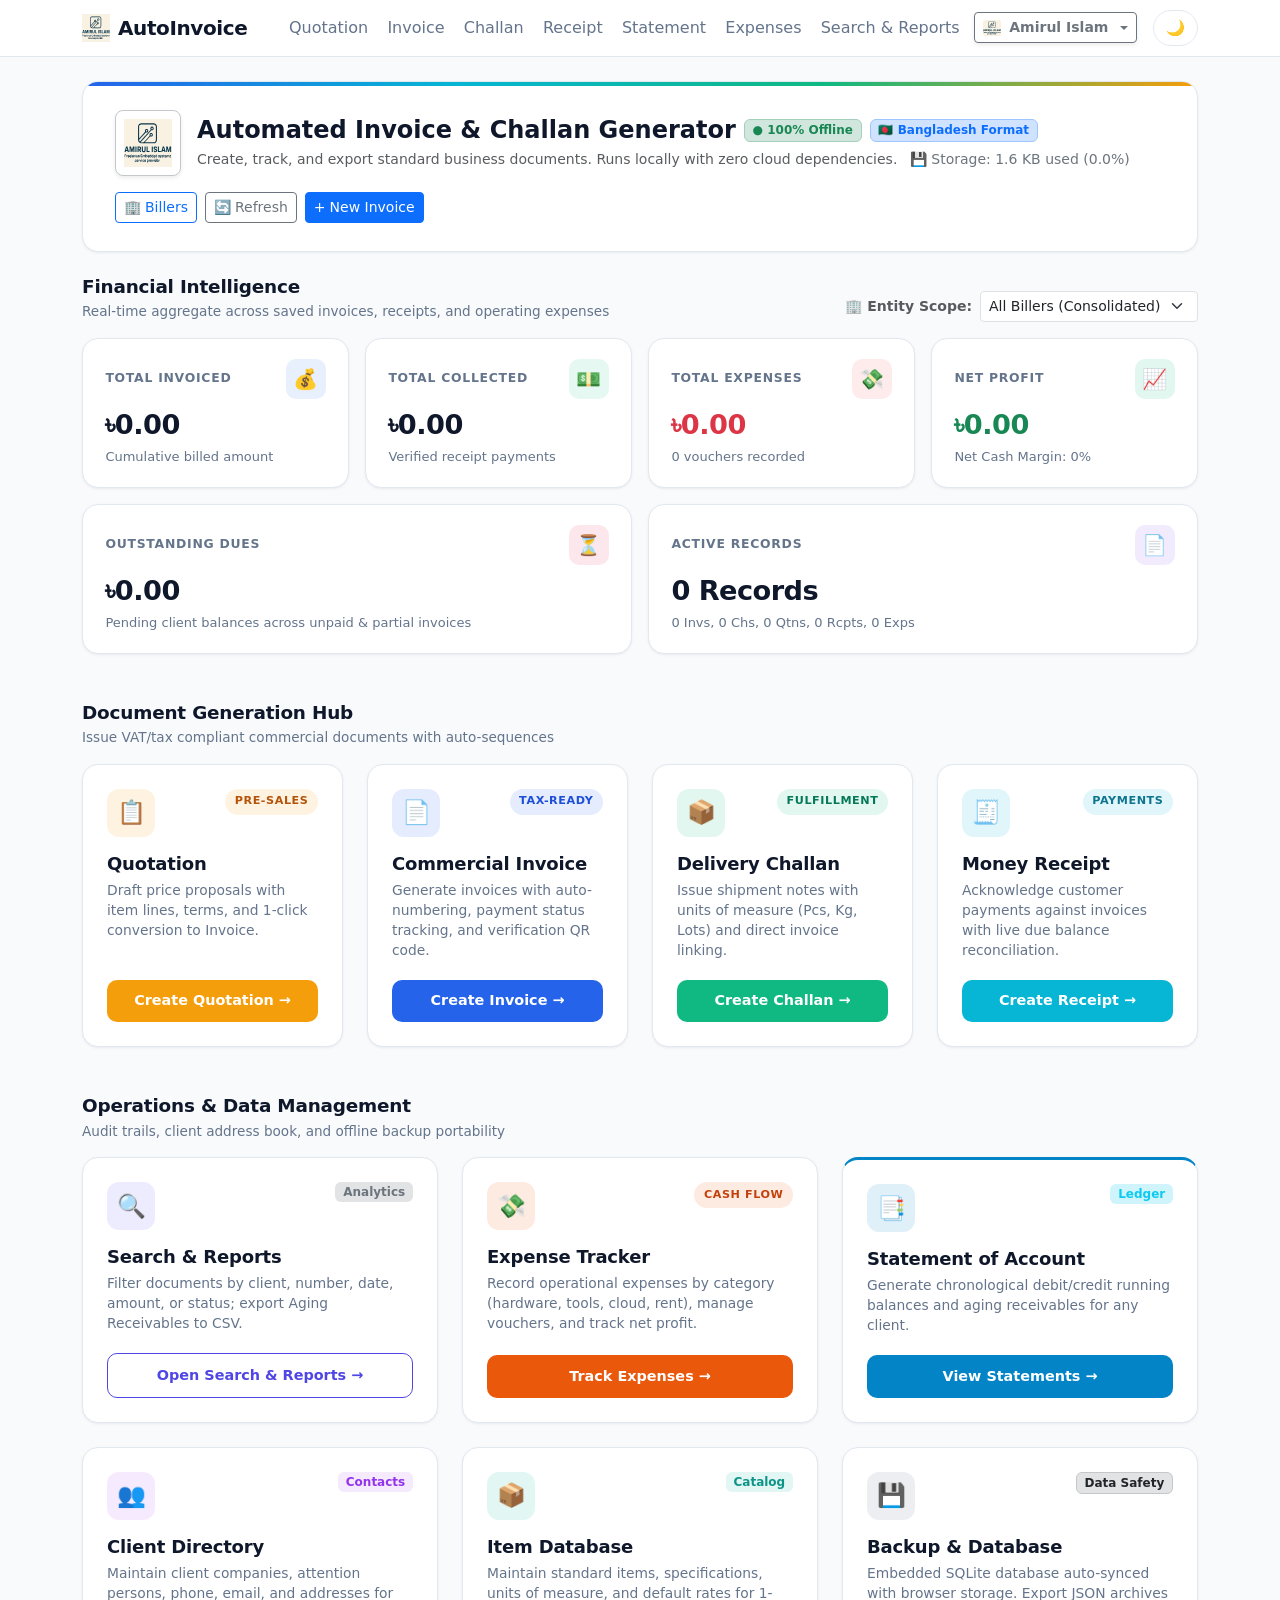
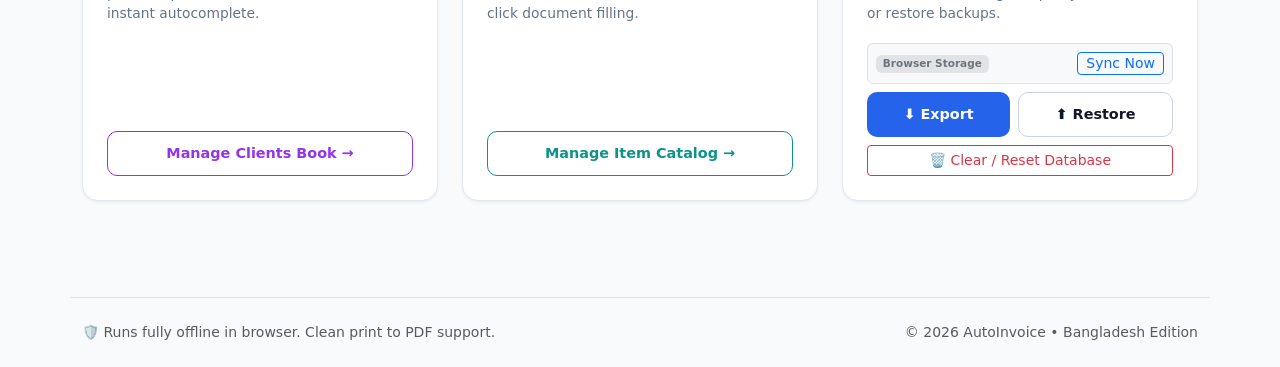
==== index.html @ 3edc55c8 "initial commit" ====
<!DOCTYPE html>
<html lang="en" data-bs-theme="light">
  <head>
    <meta charset="utf-8" />
    <meta name="viewport" content="width=device-width, initial-scale=1" />
    <title>AutoInvoice — Dashboard</title>
    <link rel="icon" type="image/svg+xml" href="assets/logo.svg" />
    <link rel="stylesheet" href="assets/vendor/bootstrap.min.css" />
    <link rel="stylesheet" href="css/styles.css" />
    <link rel="stylesheet" href="css/print.css" />
  </head>
  <body>
    <a class="visually-hidden-focusable p-2 position-absolute bg-body border rounded m-2" href="#dashboardMain">Skip to content</a>

    <!-- Sticky Glassmorphic Navbar -->
    <nav class="navbar navbar-expand-lg app-navbar no-print">
      <div class="container">
        <a class="navbar-brand d-flex align-items-center" href="index.html">
          <img src="assets/logo.svg" alt="AutoInvoice Logo" width="28" height="28" class="me-2" />
          <span>AutoInvoice</span>
        </a>
        <button class="navbar-toggler border-0" type="button" data-bs-toggle="collapse" data-bs-target="#mainNavbar" aria-controls="mainNavbar" aria-expanded="false" aria-label="Toggle navigation">
          <span class="navbar-toggler-icon"></span>
        </button>
        <div class="collapse navbar-collapse" id="mainNavbar">
          <ul class="navbar-nav me-auto mb-2 mb-lg-0 ms-lg-3">
            <li class="nav-item"><a class="nav-link" href="quotation.html">Quotation</a></li>
            <li class="nav-item"><a class="nav-link" href="invoice.html">Invoice</a></li>
            <li class="nav-item"><a class="nav-link" href="challan.html">Challan</a></li>
            <li class="nav-item"><a class="nav-link" href="receipt.html">Receipt</a></li>
            <li class="nav-item"><a class="nav-link" href="statement.html">Statement</a></li>
            <li class="nav-item"><a class="nav-link" href="expenses.html">Expenses</a></li>
            <li class="nav-item"><a class="nav-link" href="search.html">Search & Reports</a></li>
          </ul>
          <div class="d-flex align-items-center gap-2">
            <button id="themeToggle" type="button" aria-label="Toggle dark/light theme" title="Toggle theme">🌙</button>
          </div>
        </div>
      </div>
    </nav>

    <main class="container py-4" id="dashboardMain">
      <!-- 1. Hero Banner -->
      <section class="mb-4">
        <div class="dashboard-hero">
          <div class="d-flex align-items-center justify-content-between flex-wrap gap-3">
            <div class="d-flex align-items-center">
              <div class="me-3 p-2 bg-body rounded-3 shadow-sm border border-secondary-subtle">
                <img id="companyLogo" src="assets/logo.svg" alt="Company Logo" width="48" height="48" />
              </div>
              <div>
                <div class="d-flex align-items-center gap-2 flex-wrap">
                  <h1 class="h4 mb-0 fw-bold">Automated Invoice & Challan Generator</h1>
                  <span class="badge bg-success-subtle text-success border border-success-subtle">● 100% Offline</span>
                  <span class="badge bg-primary-subtle text-primary border border-primary-subtle">🇧🇩 Bangladesh Format</span>
                </div>
                <p class="mb-0 text-muted small mt-1">
                  Create, track, and export standard business documents. Runs locally with zero cloud dependencies.
                  <span class="ms-2 text-secondary" id="storageUsageBadge">💾 Checking storage...</span>
                </p>
              </div>
            </div>
            <div class="d-flex align-items-center gap-2">
              <button class="btn btn-sm btn-outline-primary d-flex align-items-center gap-1" id="openBillerManageBtn" title="Manage biller profiles & themes">
                <span>🏢</span> <span>Billers</span>
              </button>
              <button class="btn btn-sm btn-outline-secondary d-flex align-items-center gap-1" id="refreshDashboardBtn" title="Refresh metrics">
                <span>🔄</span> <span>Refresh</span>
              </button>
              <a href="invoice.html" class="btn btn-sm btn-primary d-flex align-items-center gap-1">
                <span>+</span> <span>New Invoice</span>
              </a>
            </div>
          </div>
        </div>
      </section>

      <!-- 2. Financial Intelligence & KPI Summary -->
      <section class="mb-5">
        <div class="section-header flex-wrap gap-2">
          <div>
            <h2 class="section-title">Financial Intelligence</h2>
            <p class="section-subtitle">Real-time aggregate across saved invoices, receipts, and operating expenses</p>
          </div>
          <div class="d-flex align-items-center gap-2">
            <label for="dashboardBillerFilter" class="small text-muted fw-semibold text-nowrap mb-0">🏢 Entity Scope:</label>
            <select id="dashboardBillerFilter" class="form-select form-select-sm" style="min-width: 210px;" aria-label="Filter dashboard metrics by biller">
              <option value="all" selected>All Billers (Consolidated)</option>
            </select>
          </div>
        </div>

        <div class="row g-3">
          <!-- Total Invoiced -->
          <div class="col-12 col-sm-6 col-xl-3">
            <div class="metric-card metric-invoiced">
              <div class="metric-header">
                <span class="metric-title">Total Invoiced</span>
                <div class="metric-icon-badge">💰</div>
              </div>
              <div class="metric-value" id="kpiTotalInvoiced">৳0.00</div>
              <div class="metric-subtext">Cumulative billed amount</div>
            </div>
          </div>

          <!-- Total Collected -->
          <div class="col-12 col-sm-6 col-xl-3">
            <div class="metric-card metric-collected">
              <div class="metric-header">
                <span class="metric-title">Total Collected</span>
                <div class="metric-icon-badge">💵</div>
              </div>
              <div class="metric-value" id="kpiTotalCollected">৳0.00</div>
              <div class="metric-subtext">Verified receipt payments</div>
            </div>
          </div>

          <!-- Total Expenses (Spending) -->
          <div class="col-12 col-sm-6 col-xl-3">
            <div class="metric-card metric-expenses">
              <div class="metric-header">
                <span class="metric-title">Total Expenses</span>
                <div class="metric-icon-badge">💸</div>
              </div>
              <div class="metric-value text-danger" id="kpiTotalExpenses">৳0.00</div>
              <div class="metric-subtext" id="kpiExpensesSubtext">Recorded operating outflow</div>
            </div>
          </div>

          <!-- Net Profit / Cash Flow -->
          <div class="col-12 col-sm-6 col-xl-3">
            <div class="metric-card metric-profit" id="kpiNetProfitCard">
              <div class="metric-header">
                <span class="metric-title">Net Profit</span>
                <div class="metric-icon-badge" id="kpiNetProfitIcon">📈</div>
              </div>
              <div class="metric-value text-success" id="kpiNetProfit">৳0.00</div>
              <div class="metric-subtext" id="kpiNetProfitSubtext">Collected minus expenses</div>
            </div>
          </div>

          <!-- Outstanding Dues -->
          <div class="col-12 col-sm-6 col-xl-6">
            <div class="metric-card metric-due">
              <div class="metric-header">
                <span class="metric-title">Outstanding Dues</span>
                <div class="metric-icon-badge">⏳</div>
              </div>
              <div class="metric-value" id="kpiTotalDue">৳0.00</div>
              <div class="metric-subtext">Pending client balances across unpaid & partial invoices</div>
            </div>
          </div>

          <!-- Active Records -->
          <div class="col-12 col-sm-6 col-xl-6">
            <div class="metric-card metric-docs">
              <div class="metric-header">
                <span class="metric-title">Active Records</span>
                <div class="metric-icon-badge">📄</div>
              </div>
              <div class="metric-value" id="kpiTotalDocs">0 Records</div>
              <div class="metric-subtext" id="kpiDocsBreakdown">0 Invs, 0 Chs, 0 Qtns, 0 Rcpts, 0 Exps</div>
            </div>
          </div>
        </div>
      </section>

      <!-- 3. Sales & Fulfillment Document Pipeline -->
      <section class="mb-5">
        <div class="section-header">
          <div>
            <h2 class="section-title">Document Generation Hub</h2>
            <p class="section-subtitle">Issue VAT/tax compliant commercial documents with auto-sequences</p>
          </div>
        </div>

        <div class="row g-4">
          <!-- Quotation -->
          <div class="col-12 col-sm-6 col-xl-3">
            <div class="action-card theme-quotation">
              <div class="card-top-row">
                <div class="card-icon-wrap">📋</div>
                <span class="card-badge">Pre-Sales</span>
              </div>
              <h3 class="card-heading">Quotation</h3>
              <p class="card-description">Draft price proposals with item lines, terms, and 1-click conversion to Invoice.</p>
              <a href="quotation.html" class="btn btn-action">Create Quotation →</a>
            </div>
          </div>

          <!-- Invoice -->
          <div class="col-12 col-sm-6 col-xl-3">
            <div class="action-card theme-invoice">
              <div class="card-top-row">
                <div class="card-icon-wrap">📄</div>
                <span class="card-badge">Tax-Ready</span>
              </div>
              <h3 class="card-heading">Commercial Invoice</h3>
              <p class="card-description">Generate invoices with auto-numbering, payment status tracking, and verification QR code.</p>
              <a href="invoice.html" class="btn btn-action">Create Invoice →</a>
            </div>
          </div>

          <!-- Challan -->
          <div class="col-12 col-sm-6 col-xl-3">
            <div class="action-card theme-challan">
              <div class="card-top-row">
                <div class="card-icon-wrap">📦</div>
                <span class="card-badge">Fulfillment</span>
              </div>
              <h3 class="card-heading">Delivery Challan</h3>
              <p class="card-description">Issue shipment notes with units of measure (Pcs, Kg, Lots) and direct invoice linking.</p>
              <a href="challan.html" class="btn btn-action">Create Challan →</a>
            </div>
          </div>

          <!-- Money Receipt -->
          <div class="col-12 col-sm-6 col-xl-3">
            <div class="action-card theme-receipt">
              <div class="card-top-row">
                <div class="card-icon-wrap">🧾</div>
                <span class="card-badge">Payments</span>
              </div>
              <h3 class="card-heading">Money Receipt</h3>
              <p class="card-description">Acknowledge customer payments against invoices with live due balance reconciliation.</p>
              <a href="receipt.html" class="btn btn-action">Create Receipt →</a>
            </div>
          </div>
        </div>
      </section>

      <!-- 4. Operations, Client Directory & Portability -->
      <section class="mb-4">
        <div class="section-header">
          <div>
            <h2 class="section-title">Operations & Data Management</h2>
            <p class="section-subtitle">Audit trails, client address book, and offline backup portability</p>
          </div>
        </div>

        <div class="row g-4">
          <!-- Search Records -->
          <div class="col-12 col-md-6 col-xl-4">
            <div class="action-card theme-search">
              <div class="card-top-row">
                <div class="card-icon-wrap">🔍</div>
                <span class="badge bg-secondary-subtle text-secondary">Analytics</span>
              </div>
              <h3 class="card-heading">Search & Reports</h3>
              <p class="card-description">Filter documents by client, number, date, amount, or status; export Aging Receivables to CSV.</p>
              <a href="search.html" class="btn btn-action">Open Search & Reports →</a>
            </div>
          </div>

          <!-- Expense Tracker -->
          <div class="col-12 col-md-6 col-xl-4">
            <div class="action-card theme-expenses">
              <div class="card-top-row">
                <div class="card-icon-wrap">💸</div>
                <span class="card-badge">Cash Flow</span>
              </div>
              <h3 class="card-heading">Expense Tracker</h3>
              <p class="card-description">Record operational expenses by category (hardware, tools, cloud, rent), manage vouchers, and track net profit.</p>
              <a href="expenses.html" class="btn btn-action">Track Expenses →</a>
            </div>
          </div>

          <!-- Client Statement -->
          <div class="col-12 col-md-6 col-xl-4">
            <div class="action-card" style="border-top: 3px solid #0284c7;">
              <div class="card-top-row">
                <div class="card-icon-wrap" style="background: rgba(2, 132, 199, 0.12); color: #0284c7;">📑</div>
                <span class="badge bg-info-subtle text-info">Ledger</span>
              </div>
              <h3 class="card-heading">Statement of Account</h3>
              <p class="card-description">Generate chronological debit/credit running balances and aging receivables for any client.</p>
              <a href="statement.html" class="btn btn-action" style="background: #0284c7; color: #fff; border:none;">View Statements →</a>
            </div>
          </div>

          <!-- Client Directory -->
          <div class="col-12 col-md-6 col-xl-4">
            <div class="action-card theme-clients">
              <div class="card-top-row">
                <div class="card-icon-wrap">👥</div>
                <span class="badge bg-purple-subtle text-purple" style="background: rgba(168,85,247,0.12); color:#9333ea;">Contacts</span>
              </div>
              <h3 class="card-heading">Client Directory</h3>
              <p class="card-description">Maintain client companies, attention persons, phone, email, and addresses for instant autocomplete.</p>
              <button id="openClientModalBtn" class="btn btn-action" type="button" data-bs-toggle="modal" data-bs-target="#clientModal">Manage Clients Book →</button>
            </div>
          </div>

          <!-- Item Database / Catalog -->
          <div class="col-12 col-md-6 col-xl-4">
            <div class="action-card theme-items">
              <div class="card-top-row">
                <div class="card-icon-wrap">📦</div>
                <span class="badge bg-teal-subtle text-teal" style="background: rgba(20, 184, 166, 0.12); color: #0d9488;">Catalog</span>
              </div>
              <h3 class="card-heading">Item Database</h3>
              <p class="card-description">Maintain standard items, specifications, units of measure, and default rates for 1-click document filling.</p>
              <button id="openItemModalBtn" class="btn btn-action" type="button" data-bs-toggle="modal" data-bs-target="#itemCatalogModal">Manage Item Catalog →</button>
            </div>
          </div>

          <!-- Backup & Portability -->
          <div class="col-12 col-md-6 col-xl-4">
            <div class="action-card theme-backup">
              <div class="card-top-row">
                <div class="card-icon-wrap">💾</div>
                <span class="badge bg-secondary-subtle text-body border border-secondary-subtle">Data Safety</span>
              </div>
              <h3 class="card-heading">Backup & Database</h3>
              <p class="card-description">Embedded SQLite database auto-synced with browser storage. Export JSON archives or restore backups.</p>
              
              <div id="sqliteSyncStatusBox" class="p-2 mb-2 rounded bg-body-tertiary border d-flex align-items-center justify-content-between small">
                <div id="sqliteStatusLabel" class="d-flex align-items-center gap-1">
                  <span class="spinner-border spinner-border-sm text-primary" role="status" style="width:0.8rem;height:0.8rem;"></span>
                  <span>Checking database...</span>
                </div>
                <button id="manualSyncDbBtn" type="button" class="btn btn-sm btn-outline-primary py-0 px-2" title="Force sync browser records into SQLite">Sync Now</button>
              </div>

              <div class="d-flex gap-2 mb-2">
                <button id="exportAllBtn" class="btn btn-action btn-backup-export flex-fill" type="button">⬇️ Export</button>
                <button id="restoreBackupBtn" class="btn btn-action btn-backup-restore flex-fill" type="button">⬆️ Restore</button>
                <input type="file" id="restoreFileInput" accept=".json" class="d-none" aria-label="Upload Backup JSON File" />
              </div>
              <button id="clearDatabaseBtn" class="btn btn-sm btn-outline-danger w-100" type="button">🗑️ Clear / Reset Database</button>
            </div>
          </div>
        </div>
      </section>
    </main>

    <!-- Client Directory Modal -->
    <div class="modal fade" id="clientModal" tabindex="-1" aria-labelledby="clientModalLabel" aria-hidden="true">
      <div class="modal-dialog modal-lg modal-dialog-scrollable">
        <div class="modal-content">
          <div class="modal-header">
            <h5 class="modal-title fw-bold" id="clientModalLabel">👥 Client Address Book</h5>
            <button type="button" class="btn-close" data-bs-dismiss="modal" aria-label="Close"></button>
          </div>
          <div class="modal-body">
            <!-- Search & Add Client Bar -->
            <div class="d-flex justify-content-between align-items-center mb-3 flex-wrap gap-2">
              <div class="input-group" style="max-width: 350px;">
                <span class="input-group-text">🔍</span>
                <input type="text" id="clientSearchInput" class="form-control form-control-sm" placeholder="Search clients by name, contact, phone..." aria-label="Search client address book" />
              </div>
              <button class="btn btn-sm btn-primary" type="button" data-bs-toggle="collapse" data-bs-target="#addClientCollapse" aria-expanded="false" aria-controls="addClientCollapse">
                + Add New Client
              </button>
            </div>

            <!-- Add / Edit Client Form Collapse -->
            <div class="collapse mb-3" id="addClientCollapse">
              <div class="card card-body bg-body-tertiary border">
                <h6 class="card-subtitle mb-2 fw-bold text-primary" id="clientFormHeader">Add New Client</h6>
                <form id="clientForm">
                  <input type="hidden" id="clientFormOriginalName" />
                  <div class="row g-2 mb-2">
                    <div class="col-md-6">
                      <label class="form-label small mb-1 fw-semibold" for="clientFormName">Client / Company Name *</label>
                      <input type="text" class="form-control form-control-sm" id="clientFormName" required placeholder="e.g. Acme Corporation" />
                    </div>
                    <div class="col-md-6">
                      <label class="form-label small mb-1 fw-semibold" for="clientFormCompany">Attention / Contact Person</label>
                      <input type="text" class="form-control form-control-sm" id="clientFormCompany" placeholder="e.g. Mr. John Doe" />
                    </div>
                  </div>
                  <div class="row g-2 mb-2">
                    <div class="col-md-6">
                      <label class="form-label small mb-1 fw-semibold" for="clientFormTitle">Title / Designation</label>
                      <input type="text" class="form-control form-control-sm" id="clientFormTitle" placeholder="e.g. Procurement Officer" />
                    </div>
                    <div class="col-md-6">
                      <label class="form-label small mb-1 fw-semibold" for="clientFormAddress">Address</label>
                      <input type="text" class="form-control form-control-sm" id="clientFormAddress" placeholder="e.g. 123 Gulshan Ave, Dhaka" />
                    </div>
                  </div>
                  <div class="row g-2 mb-2">
                    <div class="col-md-4">
                      <label class="form-label small mb-1 fw-semibold" for="clientFormPhone">Phone / Mobile</label>
                      <input type="text" class="form-control form-control-sm" id="clientFormPhone" placeholder="e.g. +880 1712-345678" />
                    </div>
                    <div class="col-md-4">
                      <label class="form-label small mb-1 fw-semibold" for="clientFormEmail">Email Address</label>
                      <input type="email" class="form-control form-control-sm" id="clientFormEmail" placeholder="e.g. info@acme.com" />
                    </div>
                    <div class="col-md-4">
                      <label class="form-label small mb-1 fw-semibold" for="clientFormBin">BIN / TIN (Optional)</label>
                      <input type="text" class="form-control form-control-sm" id="clientFormBin" placeholder="e.g. 001234567-0102" />
                    </div>
                  </div>
                  <div class="d-flex justify-content-end gap-2 mt-2">
                    <button type="button" class="btn btn-sm btn-outline-secondary" id="clientFormCancelBtn">Cancel</button>
                    <button type="submit" class="btn btn-sm btn-success" id="clientFormSaveBtn">Save Client</button>
                  </div>
                </form>
              </div>
            </div>

            <!-- Clients List Table -->
            <div class="table-responsive border rounded">
              <table class="table table-hover table-striped align-middle mb-0" id="clientTable">
                <thead class="table-light">
                  <tr>
                    <th>Name</th>
                    <th>Contact & Role</th>
                    <th>Phone & Email</th>
                    <th>Address</th>
                    <th class="text-end" style="width: 130px;">Actions</th>
                  </tr>
                </thead>
                <tbody id="clientTableBody">
                  <tr>
                    <td colspan="5" class="text-center text-muted py-4">Loading client records...</td>
                  </tr>
                </tbody>
              </table>
            </div>
          </div>
          <div class="modal-footer">
            <span class="text-muted small me-auto" id="clientCountBadge">0 clients stored</span>
            <button type="button" class="btn btn-secondary btn-sm" data-bs-dismiss="modal">Close</button>
          </div>
        </div>
      </div>
    </div>

    <!-- Item Database / Catalog Modal -->
    <div class="modal fade" id="itemCatalogModal" tabindex="-1" aria-labelledby="itemCatalogModalLabel" aria-hidden="true">
      <div class="modal-dialog modal-lg modal-dialog-scrollable">
        <div class="modal-content">
          <div class="modal-header">
            <h5 class="modal-title fw-bold" id="itemCatalogModalLabel">📦 Item & Product Database</h5>
            <button type="button" class="btn-close" data-bs-dismiss="modal" aria-label="Close"></button>
          </div>
          <div class="modal-body">
            <!-- Search & Add Item Bar -->
            <div class="d-flex justify-content-between align-items-center mb-3 flex-wrap gap-2">
              <div class="input-group" style="max-width: 350px;">
                <span class="input-group-text">🔍</span>
                <input type="text" id="itemSearchInput" class="form-control form-control-sm" placeholder="Search catalog items..." aria-label="Search item catalog" />
              </div>
              <button class="btn btn-sm btn-success" type="button" data-bs-toggle="collapse" data-bs-target="#addItemCollapse" aria-expanded="false" aria-controls="addItemCollapse">
                + Add New Item
              </button>
            </div>

            <!-- Add / Edit Item Form Collapse -->
            <div class="collapse mb-3" id="addItemCollapse">
              <div class="card card-body bg-body-tertiary border">
                <h6 class="card-subtitle mb-2 fw-bold text-success" id="itemFormHeader">Add New Catalog Item</h6>
                <form id="itemForm">
                  <input type="hidden" id="itemFormOriginalName" />
                  <div class="row g-2 mb-2">
                    <div class="col-md-6">
                      <label class="form-label small mb-1 fw-semibold" for="itemFormName">Item / Product Name *</label>
                      <input type="text" class="form-control form-control-sm" id="itemFormName" required placeholder="e.g. Wireless Barcode Scanner" />
                    </div>
                    <div class="col-md-3">
                      <label class="form-label small mb-1 fw-semibold" for="itemFormUnit">Default Unit</label>
                      <input type="text" class="form-control form-control-sm" id="itemFormUnit" placeholder="e.g. Pcs, Kg, Set" value="Pcs" />
                    </div>
                    <div class="col-md-3">
                      <label class="form-label small mb-1 fw-semibold" for="itemFormPrice">Standard Rate (৳)</label>
                      <input type="number" step="0.01" min="0" class="form-control form-control-sm" id="itemFormPrice" placeholder="0.00" />
                    </div>
                  </div>
                  <div class="mb-2">
                    <label class="form-label small mb-1 fw-semibold" for="itemFormDesc">Description / Specification</label>
                    <textarea class="form-control form-control-sm" id="itemFormDesc" rows="2" placeholder="e.g. 2.4GHz Handheld Laser Scanner with USB Cradle"></textarea>
                  </div>
                  <div class="d-flex justify-content-end gap-2 mt-2">
                    <button type="button" class="btn btn-sm btn-outline-secondary" id="itemFormCancelBtn">Cancel</button>
                    <button type="submit" class="btn btn-sm btn-success" id="itemFormSaveBtn">Save Catalog Item</button>
                  </div>
                </form>
              </div>
            </div>

            <!-- Items List Table -->
            <div class="table-responsive border rounded">
              <table class="table table-hover table-striped align-middle mb-0" id="itemTable">
                <thead class="table-light">
                  <tr>
                    <th>Item Name</th>
                    <th>Specification / Description</th>
                    <th>Unit</th>
                    <th class="text-end">Standard Rate</th>
                    <th class="text-end" style="width: 130px;">Actions</th>
                  </tr>
                </thead>
                <tbody id="itemTableBody">
                  <tr>
                    <td colspan="5" class="text-center text-muted py-4">Loading catalog items...</td>
                  </tr>
                </tbody>
              </table>
            </div>
          </div>
          <div class="modal-footer">
            <span class="text-muted small me-auto" id="itemCountBadge">0 items in database</span>
            <button type="button" class="btn btn-secondary btn-sm" data-bs-dismiss="modal">Close</button>
          </div>
        </div>
      </div>
    </div>

    <!-- Restore Backup Modal -->
    <div class="modal fade" id="restoreModal" tabindex="-1" aria-labelledby="restoreModalLabel" aria-hidden="true">
      <div class="modal-dialog">
        <div class="modal-content">
          <div class="modal-header">
            <h5 class="modal-title fw-bold" id="restoreModalLabel">📥 Restore Backup Confirmation</h5>
            <button type="button" class="btn-close" data-bs-dismiss="modal" aria-label="Close"></button>
          </div>
          <div class="modal-body">
            <div class="alert alert-warning mb-3">
              <strong>Caution:</strong> Restoring this backup will merge and update your local AutoInvoice storage. Make sure you have exported a current backup if needed.
            </div>
            <h6 class="fw-semibold">Backup Contents:</h6>
            <ul class="list-group list-group-flush border rounded mb-3" id="restoreSummaryList">
              <li class="list-group-item d-flex justify-content-between align-items-center">
                Invoices: <span class="badge bg-primary rounded-pill" id="restoreInvCount">0</span>
              </li>
              <li class="list-group-item d-flex justify-content-between align-items-center">
                Challans: <span class="badge bg-success rounded-pill" id="restoreChCount">0</span>
              </li>
              <li class="list-group-item d-flex justify-content-between align-items-center">
                Quotations: <span class="badge bg-warning rounded-pill" id="restoreQtnCount">0</span>
              </li>
              <li class="list-group-item d-flex justify-content-between align-items-center">
                Money Receipts: <span class="badge bg-info rounded-pill" id="restoreRcptCount">0</span>
              </li>
              <li class="list-group-item d-flex justify-content-between align-items-center">
                Saved Clients: <span class="badge bg-secondary rounded-pill" id="restoreClientCount">0</span>
              </li>
              <li class="list-group-item d-flex justify-content-between align-items-center">
                Catalog Items: <span class="badge rounded-pill" id="restoreItemCount" style="background-color: #0d9488;">0</span>
              </li>
            </ul>
            <div class="text-muted small" id="restoreMetaText">Exported: Unknown</div>
          </div>
          <div class="modal-footer">
            <button type="button" class="btn btn-outline-secondary btn-sm" data-bs-dismiss="modal">Cancel</button>
            <button type="button" class="btn btn-danger btn-sm" id="confirmRestoreBtn">Confirm & Restore Data</button>
          </div>
        </div>
      </div>
    </div>

    <!-- Toast Feedback Container -->
    <div class="toast-container position-fixed bottom-0 end-0 p-3 no-print" id="toastContainer"></div>

    <footer class="container py-4 border-top mt-5 text-muted small">
      <div class="d-flex justify-content-between flex-wrap gap-2">
        <span>🛡️ Runs fully offline in browser. Clean print to PDF support.</span>
        <span>© <span id="year"></span> AutoInvoice • Bangladesh Edition</span>
      </div>
    </footer>

    <script src="assets/vendor/bootstrap.bundle.min.js"></script>
    <script src="js/constants.js"></script>
    <script src="js/storage.js"></script>
    <script src="js/utils.js"></script>
    <script src="js/theme.js"></script>
    <script src="js/biller.js"></script>
    <script src="js/dashboard.js"></script>
  </body>
</html>
---- css/styles.css ----
/* ===================================================
   AutoInvoice Modern Design System & Theme Engine
   =================================================== */

:root {
  --brand-color: #2563eb;
  --color-primary: #0b3969;
  --color-secondary: #0b8f8f;
  --color-accent: #d97706;
  --color-muted: #64748b;

  /* Surface & Layout tokens (Light mode) */
  --app-bg: #f8fafc;
  --surface-card: #ffffff;
  --surface-card-hover: #ffffff;
  --surface-subtle: #f1f5f9;
  --border-subtle: #e2e8f0;
  --border-hover: #cbd5e1;
  --text-main: #0f172a;
  --text-muted: #64748b;
  --text-subtle: #94a3b8;
  --nav-bg: rgba(255, 255, 255, 0.9);
  --shadow-sm: 0 1px 2px 0 rgba(0, 0, 0, 0.05);
  --shadow-card: 0 1px 3px 0 rgba(15, 23, 42, 0.06), 0 1px 2px -1px rgba(15, 23, 42, 0.04);
  --shadow-card-hover: 0 10px 15px -3px rgba(15, 23, 42, 0.08), 0 4px 6px -4px rgba(15, 23, 42, 0.04);

  /* Highlight system palette */
  --brand-ink: var(--brand-color);
  --highlight-color: #0057B8;
  --highlight-text: #ffffff;
  --highlight-bw: #333333;
  --text-primary: #0b3969;
  --text-secondary: #165e75;
  --text-accent: #b34700;
  --text-link: #2563eb;
}

html[data-bs-theme="dark"] {
  /* Surface & Layout tokens (Dark mode) */
  --app-bg: #0b1120;
  --surface-card: #151e32;
  --surface-card-hover: #1b2640;
  --surface-subtle: #1e293b;
  --border-subtle: rgba(255, 255, 255, 0.08);
  --border-hover: rgba(255, 255, 255, 0.18);
  --text-main: #f8fafc;
  --text-muted: #94a3b8;
  --text-subtle: #64748b;
  --nav-bg: rgba(11, 17, 32, 0.9);
  --shadow-sm: 0 1px 2px 0 rgba(0, 0, 0, 0.4);
  --shadow-card: 0 1px 3px 0 rgba(0, 0, 0, 0.35), 0 1px 2px -1px rgba(0, 0, 0, 0.3);
  --shadow-card-hover: 0 12px 20px -3px rgba(0, 0, 0, 0.5), 0 4px 6px -4px rgba(0, 0, 0, 0.35);

  --brand-ink: #93c5fd;
  --text-primary: #d2e6ff;
  --text-secondary: #a8e3e3;
  --text-accent: #ffc27a;
  --text-link: #60a5fa;
}

html[data-bs-theme="dark"] .text-primary {
  color: #60a5fa !important;
}

body {
  background-color: var(--app-bg);
  color: var(--text-main);
  transition: background-color 0.2s ease, color 0.2s ease;
  min-height: 100vh;
  font-family: system-ui, -apple-system, "Segoe UI", Roboto, "Helvetica Neue", Arial, sans-serif;
}

/* Sticky Glassmorphic Navbar */
.app-navbar {
  position: sticky;
  top: 0;
  z-index: 1020;
  backdrop-filter: blur(12px);
  -webkit-backdrop-filter: blur(12px);
  background-color: var(--nav-bg) !important;
  border-bottom: 1px solid var(--border-subtle);
  transition: background-color 0.25s ease, border-color 0.25s ease;
}

.app-navbar .navbar-brand {
  font-weight: 700;
  letter-spacing: -0.02em;
  color: var(--text-main);
}

.app-navbar .nav-link {
  font-weight: 500;
  color: var(--text-muted);
  padding: 0.45rem 0.85rem;
  border-radius: 0.5rem;
  transition: all 0.15s ease;
  margin: 0 0.1rem;
}

.app-navbar .nav-link:hover {
  color: var(--text-main);
  background-color: var(--surface-subtle);
}

.app-navbar .nav-link.active {
  color: var(--brand-color);
  background-color: var(--surface-subtle);
  font-weight: 600;
}

/* Theme Toggle Button */
#themeToggle {
  border-radius: 2rem;
  padding: 0.35rem 0.75rem;
  font-size: 0.95rem;
  border: 1px solid var(--border-subtle);
  background-color: var(--surface-card);
  color: var(--text-main);
  transition: all 0.2s ease;
}

#themeToggle:hover {
  border-color: var(--border-hover);
  background-color: var(--surface-subtle);
  transform: scale(1.05);
}

/* Dashboard Hero */
.dashboard-hero {
  background: var(--surface-card);
  border: 1px solid var(--border-subtle);
  border-radius: 1rem;
  padding: 1.75rem 2rem;
  box-shadow: var(--shadow-card);
  position: relative;
  overflow: hidden;
  transition: all 0.25s ease;
}

.dashboard-hero::before {
  content: '';
  position: absolute;
  top: 0;
  left: 0;
  right: 0;
  height: 4px;
  background: linear-gradient(90deg, #2563eb, #06b6d4, #10b981, #f59e0b);
}

/* Section Headings */
.section-header {
  display: flex;
  justify-content: space-between;
  align-items: flex-end;
  margin-bottom: 1rem;
}

.section-title {
  font-size: 1.15rem;
  font-weight: 700;
  letter-spacing: -0.01em;
  color: var(--text-main);
  margin-bottom: 0.2rem;
}

.section-subtitle {
  font-size: 0.85rem;
  color: var(--text-muted);
  margin-bottom: 0;
}

/* Metric KPI Cards */
.metric-card {
  background: var(--surface-card);
  border: 1px solid var(--border-subtle);
  border-radius: 1rem;
  padding: 1.25rem 1.4rem;
  box-shadow: var(--shadow-card);
  display: flex;
  flex-direction: column;
  justify-content: space-between;
  transition: transform 0.2s cubic-bezier(0.16, 1, 0.3, 1), box-shadow 0.2s ease, border-color 0.2s ease;
  height: 100%;
}

.metric-card:hover {
  transform: translateY(-2px);
  box-shadow: var(--shadow-card-hover);
  border-color: var(--border-hover);
}

.metric-card .metric-header {
  display: flex;
  justify-content: space-between;
  align-items: center;
  margin-bottom: 0.65rem;
}

.metric-card .metric-title {
  font-size: 0.775rem;
  font-weight: 600;
  text-transform: uppercase;
  letter-spacing: 0.06em;
  color: var(--text-muted);
}

.metric-card .metric-icon-badge {
  width: 40px;
  height: 40px;
  border-radius: 0.625rem;
  display: flex;
  align-items: center;
  justify-content: center;
  font-size: 1.25rem;
  flex-shrink: 0;
}

.metric-card .metric-value {
  font-size: 1.7rem;
  font-weight: 700;
  letter-spacing: -0.02em;
  color: var(--text-main);
  line-height: 1.2;
  font-variant-numeric: tabular-nums;
  margin-bottom: 0.35rem;
}

.metric-card .metric-subtext {
  font-size: 0.8125rem;
  color: var(--text-muted);
  white-space: nowrap;
  overflow: hidden;
  text-overflow: ellipsis;
}

/* Metric Colors */
.metric-invoiced .metric-icon-badge {
  background: rgba(37, 99, 235, 0.1);
  color: #2563eb;
}

.metric-collected .metric-icon-badge {
  background: rgba(16, 185, 129, 0.1);
  color: #059669;
}

.metric-due .metric-icon-badge {
  background: rgba(225, 29, 72, 0.1);
  color: #e11d48;
}

.metric-docs .metric-icon-badge {
  background: rgba(124, 58, 237, 0.1);
  color: #7c3aed;
}

.metric-expenses .metric-icon-badge {
  background: rgba(239, 68, 68, 0.1);
  color: #dc2626;
}

.metric-profit .metric-icon-badge {
  background: rgba(16, 185, 129, 0.12);
  color: #059669;
}

.metric-loss .metric-icon-badge {
  background: rgba(225, 29, 72, 0.12);
  color: #e11d48;
}

html[data-bs-theme="dark"] .metric-invoiced .metric-icon-badge {
  background: rgba(59, 130, 246, 0.2);
  color: #60a5fa;
}

html[data-bs-theme="dark"] .metric-collected .metric-icon-badge {
  background: rgba(16, 185, 129, 0.2);
  color: #34d399;
}

html[data-bs-theme="dark"] .metric-due .metric-icon-badge {
  background: rgba(244, 63, 94, 0.2);
  color: #fb7185;
}

html[data-bs-theme="dark"] .metric-docs .metric-icon-badge {
  background: rgba(139, 92, 246, 0.2);
  color: #a78bfa;
}

html[data-bs-theme="dark"] .metric-expenses .metric-icon-badge {
  background: rgba(239, 68, 68, 0.2);
  color: #f87171;
}

html[data-bs-theme="dark"] .metric-profit .metric-icon-badge {
  background: rgba(16, 185, 129, 0.22);
  color: #34d399;
}

html[data-bs-theme="dark"] .metric-loss .metric-icon-badge {
  background: rgba(244, 63, 94, 0.22);
  color: #fb7185;
}

/* Action Cards */
.action-card {
  background: var(--surface-card);
  border: 1px solid var(--border-subtle);
  border-radius: 1rem;
  padding: 1.5rem;
  box-shadow: var(--shadow-card);
  display: flex;
  flex-direction: column;
  transition: transform 0.2s cubic-bezier(0.16, 1, 0.3, 1), box-shadow 0.2s ease, border-color 0.2s ease;
  height: 100%;
}

.action-card:hover {
  transform: translateY(-3px);
  box-shadow: var(--shadow-card-hover);
  border-color: var(--border-hover);
}

.action-card .card-top-row {
  display: flex;
  justify-content: space-between;
  align-items: flex-start;
  margin-bottom: 1rem;
}

.action-card .card-icon-wrap {
  width: 48px;
  height: 48px;
  border-radius: 0.75rem;
  display: flex;
  align-items: center;
  justify-content: center;
  font-size: 1.45rem;
}

.action-card .card-badge {
  font-size: 0.7rem;
  font-weight: 600;
  text-transform: uppercase;
  letter-spacing: 0.05em;
  padding: 0.3rem 0.6rem;
  border-radius: 2rem;
}

.action-card .card-heading {
  font-size: 1.125rem;
  font-weight: 700;
  color: var(--text-main);
  margin-bottom: 0.35rem;
  letter-spacing: -0.01em;
}

.action-card .card-description {
  font-size: 0.865rem;
  color: var(--text-muted);
  line-height: 1.45;
  flex-grow: 1;
  margin-bottom: 1.25rem;
}

.action-card .btn-action {
  font-weight: 600;
  font-size: 0.9rem;
  padding: 0.65rem 1rem;
  border-radius: 0.625rem;
  transition: all 0.15s ease;
  text-decoration: none;
  display: inline-flex;
  align-items: center;
  justify-content: center;
  gap: 0.4rem;
}

/* Card Themes */
.theme-quotation .card-icon-wrap {
  background: rgba(245, 158, 11, 0.12);
  color: #d97706;
}

.theme-quotation .card-badge {
  background: rgba(245, 158, 11, 0.12);
  color: #b45309;
}

.theme-quotation .btn-action {
  background: #f59e0b;
  color: #ffffff;
  border: none;
}

.theme-quotation .btn-action:hover {
  background: #d97706;
  color: #ffffff;
}

.theme-invoice .card-icon-wrap {
  background: rgba(37, 99, 235, 0.12);
  color: #2563eb;
}

.theme-invoice .card-badge {
  background: rgba(37, 99, 235, 0.12);
  color: #1d4ed8;
}

.theme-invoice .btn-action {
  background: #2563eb;
  color: #ffffff;
  border: none;
}

.theme-invoice .btn-action:hover {
  background: #1d4ed8;
  color: #ffffff;
}

.theme-challan .card-icon-wrap {
  background: rgba(16, 185, 129, 0.12);
  color: #059669;
}

.theme-challan .card-badge {
  background: rgba(16, 185, 129, 0.12);
  color: #047857;
}

.theme-challan .btn-action {
  background: #10b981;
  color: #ffffff;
  border: none;
}

.theme-challan .btn-action:hover {
  background: #059669;
  color: #ffffff;
}

.theme-receipt .card-icon-wrap {
  background: rgba(6, 182, 212, 0.12);
  color: #0891b2;
}

.theme-receipt .card-badge {
  background: rgba(6, 182, 212, 0.12);
  color: #0e7490;
}

.theme-receipt .btn-action {
  background: #06b6d4;
  color: #ffffff;
  border: none;
}

.theme-receipt .btn-action:hover {
  background: #0891b2;
  color: #ffffff;
}

.theme-search .card-icon-wrap {
  background: rgba(99, 102, 241, 0.12);
  color: #4f46e5;
}

.theme-search .btn-action {
  background: transparent;
  color: #4f46e5;
  border: 1.5px solid #4f46e5;
}

.theme-search .btn-action:hover {
  background: #4f46e5;
  color: #ffffff;
}

.theme-clients .card-icon-wrap {
  background: rgba(168, 85, 247, 0.12);
  color: #9333ea;
}

.theme-clients .btn-action {
  background: transparent;
  color: #9333ea;
  border: 1.5px solid #9333ea;
}

.theme-clients .btn-action:hover {
  background: #9333ea;
  color: #ffffff;
}

.theme-items .card-icon-wrap {
  background: rgba(20, 184, 166, 0.12);
  color: #0d9488;
}

.theme-items .btn-action {
  background: transparent;
  color: #0d9488;
  border: 1.5px solid #0d9488;
}

.theme-items .btn-action:hover {
  background: #0d9488;
  color: #ffffff;
}

.theme-expenses .card-icon-wrap {
  background: rgba(234, 88, 12, 0.12);
  color: #ea580c;
}

.theme-expenses .card-badge {
  background: rgba(234, 88, 12, 0.12);
  color: #c2410c;
}

.theme-expenses .btn-action {
  background: #ea580c;
  color: #ffffff;
  border: none;
}

.theme-expenses .btn-action:hover {
  background: #c2410c;
  color: #ffffff;
}

.theme-backup .card-icon-wrap {
  background: rgba(100, 116, 139, 0.12);
  color: #475569;
}

.theme-backup .btn-backup-export {
  background: #2563eb;
  color: #ffffff;
  border: none;
}

.theme-backup .btn-backup-export:hover {
  background: #1d4ed8;
  color: #ffffff;
}

.theme-backup .btn-backup-restore {
  background: transparent;
  color: var(--text-main);
  border: 1.5px solid var(--border-hover);
}

.theme-backup .btn-backup-restore:hover {
  background: var(--surface-subtle);
  color: var(--text-main);
}

/* Dark mode adjustments for cards and badges */
html[data-bs-theme="dark"] .theme-quotation .card-badge {
  background: rgba(245, 158, 11, 0.2);
  color: #fbbf24;
}

html[data-bs-theme="dark"] .theme-invoice .card-badge {
  background: rgba(37, 99, 235, 0.2);
  color: #93c5fd;
}

html[data-bs-theme="dark"] .theme-challan .card-badge {
  background: rgba(16, 185, 129, 0.2);
  color: #6ee7b7;
}

html[data-bs-theme="dark"] .theme-receipt .card-badge {
  background: rgba(6, 182, 212, 0.2);
  color: #67e8f9;
}

html[data-bs-theme="dark"] .theme-search .btn-action {
  color: #818cf8;
  border-color: #818cf8;
}

html[data-bs-theme="dark"] .theme-search .btn-action:hover {
  background: #6366f1;
  color: #ffffff;
}

html[data-bs-theme="dark"] .theme-clients .btn-action {
  color: #c084fc;
  border-color: #c084fc;
}

html[data-bs-theme="dark"] .theme-clients .btn-action:hover {
  background: #a855f7;
  color: #ffffff;
}

html[data-bs-theme="dark"] .theme-items .btn-action {
  color: #2dd4bf;
  border-color: #2dd4bf;
}

html[data-bs-theme="dark"] .theme-items .btn-action:hover {
  background: #14b8a6;
  color: #ffffff;
}

html[data-bs-theme="dark"] .theme-expenses .card-badge {
  background: rgba(234, 88, 12, 0.2);
  color: #fb923c;
}

/* Modal Surfaces & Forms */
.modal-content {
  background-color: var(--surface-card);
  border: 1px solid var(--border-subtle);
  border-radius: 1rem;
  color: var(--text-main);
  box-shadow: var(--shadow-card-hover);
}

.modal-header,
.modal-footer {
  border-color: var(--border-subtle);
}

html[data-bs-theme="dark"] .modal-content {
  background-color: #151e32;
  border-color: rgba(255, 255, 255, 0.1);
  color: #f8fafc;
}

html[data-bs-theme="dark"] .modal-header,
html[data-bs-theme="dark"] .modal-footer {
  border-color: rgba(255, 255, 255, 0.08);
}

html[data-bs-theme="dark"] .form-control,
html[data-bs-theme="dark"] .form-select {
  background-color: #0b1120;
  border-color: rgba(255, 255, 255, 0.12);
  color: #f8fafc;
}

html[data-bs-theme="dark"] .form-control:focus,
html[data-bs-theme="dark"] .form-select:focus {
  background-color: #0b1120;
  border-color: #3b82f6;
  color: #ffffff;
  box-shadow: 0 0 0 0.2rem rgba(59, 130, 246, 0.25);
}

html[data-bs-theme="dark"] .input-group-text {
  background-color: #1e293b;
  border-color: rgba(255, 255, 255, 0.12);
  color: #94a3b8;
}

@media screen {

  html[data-bs-theme="dark"] .table-light,
  html[data-bs-theme="dark"] .table-light th,
  html[data-bs-theme="dark"] .table-light td {
    --bs-table-bg: #1e293b !important;
    --bs-table-color: #f8fafc !important;
    background-color: #1e293b !important;
    color: #f8fafc !important;
    border-color: rgba(255, 255, 255, 0.1) !important;
  }

  html[data-bs-theme="dark"] .list-group-item {
    background-color: #151e32;
    border-color: rgba(255, 255, 255, 0.08);
    color: #f8fafc;
  }

  html[data-bs-theme="dark"] .card.bg-light {
    background-color: #1e293b !important;
    border-color: rgba(255, 255, 255, 0.08) !important;
    color: #f8fafc;
  }

  html[data-bs-theme="dark"] .print-area {
    background: #151e32;
  }
}

.print-area {
  background: #fff;
}

/* QR Container & Verification Block */
.qr-block-wrap {
  display: inline-flex;
  flex-direction: column;
  align-items: flex-end;
}

#qrContainer,
#receiptQRBlock {
  width: 110px;
  height: 110px;
  background: #ffffff !important;
  padding: 6px;
  border: 1px solid var(--border-subtle, #cbd5e1);
  border-radius: 6px;
  display: inline-flex;
  align-items: center;
  justify-content: center;
  box-sizing: border-box;
  box-shadow: 0 1px 3px rgba(0, 0, 0, 0.08);
  overflow: hidden;
}

#receiptQR {
  width: 100%;
  height: 100%;
  background: #ffffff !important;
  padding: 0;
  border: none;
  display: block;
}

#qrContainer img,
#qrContainer canvas,
#receiptQR img,
#receiptQR canvas {
  width: 100% !important;
  height: 100% !important;
  max-width: 100% !important;
  max-height: 100% !important;
  display: block;
  object-fit: contain;
}

.qr-verify-text {
  font-size: 0.72rem;
  font-weight: 600;
  color: var(--text-muted);
  text-transform: uppercase;
  letter-spacing: 0.05em;
  margin-top: 4px;
}

#receiptSummary {
  color: var(--text-primary);
}

#receiptSummary strong {
  color: var(--text-secondary);
}

.qrqa-panel {
  position: fixed;
  bottom: 10px;
  right: 10px;
  background: #eaf2ff;
  color: #0b3969;
  border: 1px solid #bcd;
  padding: 6px 8px;
  border-radius: 6px;
  font-size: 12px;
  z-index: 1000;
}

/* Tables */
table.table tbody td input,
table.table tbody td textarea {
  width: 100%;
}

.table th,
.table td {
  vertical-align: top;
}

.invoice-table th,
.invoice-table td,
.challan-table th,
.challan-table td {
  white-space: normal;
  word-break: break-word;
  overflow-wrap: anywhere;
}

@media screen {
  .table-responsive table th {
    white-space: nowrap;
    word-break: normal;
    overflow-wrap: normal;
  }
}

.table {
  border-collapse: collapse;
}

.invoice-table th,
.invoice-table td,
.challan-table th,
.challan-table td {
  padding-left: 2px !important;
  padding-right: 2px !important;
}

.invoice-table th,
.invoice-table td,
.challan-table th,
.challan-table td {
  padding-top: 2px !important;
  padding-bottom: 2px !important;
}

.table th *,
.table td * {
  margin-top: 0 !important;
  margin-bottom: 0 !important;
}

.table textarea {
  padding-top: 2px;
  padding-bottom: 2px;
  padding-left: 0;
  padding-right: 0;
  line-height: 1.25;
}

.table textarea {
  resize: vertical;
  word-break: break-word;
}

.auto-grow {
  overflow: hidden;
}

.text-highlight {
  background-color: var(--highlight-color);
  color: var(--highlight-text);
  padding: 0 .2rem;
  border-radius: .2rem;
  -webkit-print-color-adjust: exact;
  print-color-adjust: exact;
}

.callout {
  border-left: .25rem solid var(--highlight-color);
  padding-left: .75rem;
}

.accent-list li::marker {
  color: var(--highlight-color);
}

input[type=number]::-webkit-outer-spin-button,
input[type=number]::-webkit-inner-spin-button {
  -webkit-appearance: none;
  margin: 0;
}

input[type=number] {
  -moz-appearance: textfield;
  appearance: textfield;
}

.action-bar button+button {
  margin-left: .5rem;
}

#companyName {
  font-weight: 600;
}

.signature-line {
  border-top: 1px solid #ccc;
  padding-top: .5rem;
}

.w-120 {
  width: 120px;
}

.w-80 {
  width: 80px;
}

.invisible-slogan {
  opacity: 0;
  height: auto;
}

#headerTop {
  display: flex;
  justify-content: space-between;
  align-items: flex-start;
  flex-wrap: wrap;
  gap: 0.75rem;
  margin-top: .25rem;
}

.company-text {
  display: flex;
  flex-direction: column;
}

.company-title {
  font-weight: 600;
  font-size: 1.25rem;
  line-height: 1.2;
  color: var(--text-primary);
}

.company-slogan {
  font-size: .95rem;
  line-height: 1.2;
  color: var(--text-secondary);
}

.invoice-title {
  font-weight: 700;
  font-size: 1.125rem;
  line-height: 1.2;
  letter-spacing: .02em;
  color: var(--text-primary);
}

.doc-title {
  font-size: 1rem;
  font-weight: 600;
  color: var(--text-secondary);
}

.invoice-table {
  --w-item: 22%;
  --w-desc: 25%;
  --w-qty: 8%;
  --w-uom: 9%;
  --w-unit: 13%;
  --w-total: 15%;
}

.invoice-table th:nth-child(1),
.invoice-table td:nth-child(1) {
  width: var(--w-item);
}

.invoice-table th:nth-child(2),
.invoice-table td:nth-child(2) {
  width: var(--w-desc);
}

.invoice-table th:nth-child(3),
.invoice-table td:nth-child(3) {
  width: var(--w-qty);
}

.invoice-table th:nth-child(4),
.invoice-table td:nth-child(4) {
  width: var(--w-uom);
}

.invoice-table th:nth-child(5),
.invoice-table td:nth-child(5) {
  width: var(--w-unit);
}

.invoice-table th:nth-child(6),
.invoice-table td:nth-child(6) {
  width: var(--w-total);
}

.challan-table {
  --w-item: 24%;
  --w-desc: 46%;
  --w-qty: 10%;
  --w-unit: 10%;
  --w-action: 10%;
}

.challan-table th:nth-child(1),
.challan-table td:nth-child(1) {
  width: var(--w-item);
}

.challan-table th:nth-child(2),
.challan-table td:nth-child(2) {
  width: var(--w-desc);
}

.challan-table th:nth-child(3),
.challan-table td:nth-child(3) {
  width: var(--w-qty);
}

.challan-table th:nth-child(4),
.challan-table td:nth-child(4) {
  width: var(--w-unit);
}

.challan-table th:nth-child(5),
.challan-table td:nth-child(5) {
  width: var(--w-action);
}

.invoice-table,
.challan-table {
  border-spacing: 0;
  table-layout: fixed;
}

.table thead {
  background: transparent;
}

.table thead th {
  color: var(--text-primary);
}

#headerTotal {
  color: var(--text-accent);
}

#amountInWords {
  border-left: 3px solid var(--text-secondary);
  padding-left: .5rem;
}

.words-box #amountInWords {
  border-left: none !important;
  padding-left: 0 !important;
}

/* Receipt Presentation & Voucher Table */
.receipt-table {
  background: var(--surface-card);
  border: 1px solid var(--border-subtle);
  border-radius: 0.5rem;
  overflow: hidden;
}

.receipt-table th {
  background-color: var(--surface-subtle);
  color: var(--text-main);
  font-weight: 700;
  font-size: 0.8rem;
  text-transform: uppercase;
  letter-spacing: 0.05em;
  padding: 0.6rem 0.75rem;
}

.receipt-table td {
  padding: 0.75rem;
  vertical-align: middle;
  border-bottom: 1px solid var(--border-subtle);
}

.receipt-amount-row {
  background-color: rgba(22, 163, 74, 0.08) !important;
}

.receipt-amount-row td {
  border-top: 1px solid rgba(22, 163, 74, 0.25) !important;
  border-bottom: 1px solid rgba(22, 163, 74, 0.25) !important;
}

.receipt-due-row td {
  background-color: var(--surface-subtle);
}

.signature-box {
  width: 150px;
  height: 48px;
  background: transparent;
  display: inline-block;
}

.biller-signature-wrap {
  min-height: 44px;
  display: flex;
  align-items: flex-end;
}

.biller-signature-wrap.text-end {
  justify-content: flex-end;
}

.biller-signature-wrap.text-center {
  justify-content: center;
}

.biller-signature-img {
  max-height: 44px;
  max-width: 140px;
  object-fit: contain;
}

/* Document Presentation Tokens & Print Spans */
.print-only {
  display: none !important;
}

.smaller {
  font-size: 0.775rem;
}

.invoice-card {
  background: var(--surface-card);
  border: 1px solid var(--border-subtle);
  border-radius: 0.5rem;
  transition: border-color 0.2s ease, box-shadow 0.2s ease;
}

.card-section-label {
  font-size: 0.75rem;
  font-weight: 700;
  letter-spacing: 0.05em;
  color: var(--brand-ink, var(--brand-color));
}

.doc-badge-title {
  font-size: 1.5rem;
  font-weight: 800;
  letter-spacing: 0.05em;
  color: var(--brand-ink, var(--brand-color));
  line-height: 1.2;
}

.meta-table td {
  padding: 0.25rem 0.4rem;
  vertical-align: middle;
}

.words-box {
  background: var(--surface-subtle);
  border: 1px solid var(--border-subtle);
  border-left: 3px solid var(--brand-color) !important;
}

.invoice-notes-box {
  background: var(--surface-card);
  border: 1px dashed var(--border-subtle);
}

.summary-table td {
  padding: 0.45rem 0.75rem;
}

.signature-line-wrap {
  display: inline-block;
}

.signature-line {
  border-top: 1.5px solid var(--text-main);
  width: 180px;
  display: inline-block;
  margin-bottom: 0.25rem;
}

@media (max-width: 576px) {
  #headerTop {
    flex-direction: column;
    align-items: flex-start;
  }

  #headerTop>.text-end {
    text-align: left !important;
    max-width: 100% !important;
    width: 100%;
  }

  #headerTop .qr-block-wrap {
    align-items: flex-start;
  }

  .invoice-table,
  .challan-table,
  .quotation-table {
    min-width: 620px;
  }

  .signature-line {
    width: 130px;
  }
}
---- css/print.css ----
/* Print styles: ensure A4 portrait, 18mm margins, publication-grade aesthetics, and strict control hiding */
@media print {

  /* Render colors in print outputs consistently */
  * {
    -webkit-print-color-adjust: exact !important;
    print-color-adjust: exact !important;
    box-sizing: border-box !important;
  }

  /* Strict A4 page geometry with 15mm margins to fit standard documents on 1 page */
  @page {
    size: A4 portrait;
    margin: 14mm 16mm 14mm 16mm;
  }

  html,
  body,
  :root,
  html[data-bs-theme="dark"],
  html[data-bs-theme="light"],
  [data-bs-theme="dark"],
  [data-bs-theme="light"] {
    --app-bg: #ffffff !important;
    --surface-card: #ffffff !important;
    --surface-subtle: #f8fafc !important;
    --border-subtle: #cbd5e1 !important;
    --text-main: #0f172a !important;
    --text-muted: #475569 !important;
    --text-subtle: #64748b !important;
    --text-primary: #0b3969 !important;
    --text-secondary: #165e75 !important;
    --brand-color: #1e3a8a !important;
    --brand-ink: #0f172a !important;
    --bs-body-bg: #ffffff !important;
    --bs-body-bg-rgb: 255, 255, 255 !important;
    --bs-body-color: #0f172a !important;
    --bs-body-color-rgb: 15, 23, 42 !important;
    --bs-emphasis-color: #0f172a !important;
    --bs-secondary-color: #475569 !important;
    --bs-tertiary-bg: #f8fafc !important;
    --bs-tertiary-bg-rgb: 248, 250, 252 !important;
    --bs-border-color: #cbd5e1 !important;
    --bs-link-color: #1e3a8a !important;
    --bs-table-bg: transparent !important;
    --bs-table-color: #0f172a !important;
    --bs-table-striped-bg: #f8fafc !important;
    --bs-primary-bg-subtle: #cfe2ff !important;
    --bs-primary-text-emphasis: #052c65 !important;
    --bs-primary-border-subtle: #9ec5fe !important;
    --bs-success-bg-subtle: #d1e7dd !important;
    --bs-success-text-emphasis: #0a3622 !important;
    --bs-success-border-subtle: #a3cfbb !important;
    --bs-danger-bg-subtle: #f8d7da !important;
    --bs-danger-text-emphasis: #58151c !important;
    --bs-danger-border-subtle: #f1aeb5 !important;
    --bs-warning-bg-subtle: #fff3cd !important;
    --bs-warning-text-emphasis: #664d03 !important;
    --bs-warning-border-subtle: #ffe69c !important;
    --bs-secondary-bg-subtle: #e2e3e5 !important;
    --bs-secondary-text-emphasis: #2b2f32 !important;
    --bs-secondary-border-subtle: #c4c8cb !important;
    --bs-info-bg-subtle: #cff4fc !important;
    --bs-info-text-emphasis: #055160 !important;
    --bs-info-border-subtle: #9eeaf9 !important;
    color-scheme: light !important;
    background: #ffffff !important;
    background-color: #ffffff !important;
    color: #0f172a !important;
    font-size: 9.5pt !important;
    line-height: 1.35 !important;
    margin: 0 !important;
    padding: 0 !important;
    width: 100% !important;
    height: auto !important;
    min-height: auto !important;
  }

  /* Beat Dark-Mode Bootstrap specificity (.table-light, .card, .bg-body*) during print */
  html[data-bs-theme="dark"] .card,
  html[data-bs-theme="dark"] .bg-body,
  html[data-bs-theme="dark"] .bg-body-tertiary,
  html[data-bs-theme="dark"] .list-group-item,
  html[data-bs-theme="dark"] .border {
    background-color: #ffffff !important;
    color: #0f172a !important;
    border-color: #cbd5e1 !important;
  }

  html[data-bs-theme="dark"] .text-body,
  html[data-bs-theme="dark"] .text-muted,
  html[data-bs-theme="dark"] .text-secondary,
  html[data-bs-theme="dark"] .table td,
  html[data-bs-theme="dark"] .table th,
  a,
  a:visited {
    color: #0f172a !important;
    text-decoration: none !important;
  }

  html[data-bs-theme="dark"] .table-light,
  html[data-bs-theme="dark"] thead.table-light th,
  html[data-bs-theme="dark"] thead.table-light td,
  html[data-bs-theme="dark"] tfoot.table-light th,
  html[data-bs-theme="dark"] tfoot.table-light td,
  html[data-bs-theme="dark"] .table-light>tr>th,
  html[data-bs-theme="dark"] .table-light>tr>td {
    --bs-table-bg: #f1f5f9 !important;
    --bs-table-color: #0f172a !important;
    background-color: #f1f5f9 !important;
    color: #0f172a !important;
    border-color: #cbd5e1 !important;
  }

  /* Universal print hiding for interactive UI */
  .no-print,
  .no-print *,
  .toast-container,
  .toast,
  .modal,
  .modal-backdrop,
  #modeBadge,
  #paymentStatusBanner,
  .btn,
  .input-group>select,
  #themeToggle,
  nav,
  .app-navbar,
  a.visually-hidden-focusable,
  .form-text,
  .form-switch,
  .form-check,
  th.action-col,
  td.action-col {
    display: none !important;
    visibility: hidden !important;
    height: 0 !important;
    margin: 0 !important;
    padding: 0 !important;
  }

  /* Explicit print display elements */
  .print-only {
    display: block !important;
  }

  span.print-only,
  strong.print-only {
    display: inline-block !important;
  }

  /* Expand container to full page width without shadows or borders */
  main,
  main.container,
  .container {
    max-width: 100% !important;
    padding: 0 !important;
    margin: 0 !important;
    width: 100% !important;
    overflow: visible !important;
    height: auto !important;
    min-height: auto !important;
  }

  .print-area,
  #printArea,
  #printLedgerArea {
    border: none !important;
    padding: 0 !important;
    margin: 0 !important;
    box-shadow: none !important;
    background: transparent !important;
  }

  .table-responsive {
    overflow: visible !important;
  }

  .text-truncate {
    white-space: normal !important;
    overflow: visible !important;
    text-overflow: clip !important;
    max-width: none !important;
  }

  /* Document Header */
  #headerTop {
    display: flex !important;
    flex-direction: row !important;
    flex-wrap: nowrap !important;
    justify-content: space-between !important;
    align-items: flex-start !important;
    gap: 5mm !important;
    border-bottom: 2px solid #0f172a !important;
    padding-bottom: 2.5mm !important;
    margin-bottom: 3.5mm !important;
    page-break-inside: avoid !important;
    background: transparent !important;
  }

  #headerTop> :first-child {
    flex: 1 1 auto !important;
    min-width: 0 !important;
  }

  #headerTop> :last-child {
    flex: 0 0 auto !important;
    max-width: none !important;
    text-align: right !important;
  }

  .company-text {
    min-width: 0 !important;
  }

  .company-title {
    font-size: 14.5pt !important;
    font-weight: 800 !important;
    color: #0f172a !important;
    line-height: 1.2 !important;
    display: block !important;
  }

  .company-slogan {
    font-size: 8.5pt !important;
    color: #475569 !important;
    line-height: 1.2 !important;
  }

  .company-address,
  .company-contacts {
    font-size: 8pt !important;
    color: #475569 !important;
    line-height: 1.35 !important;
  }

  .doc-badge-title {
    font-size: 17pt !important;
    font-weight: 900 !important;
    letter-spacing: 0.04em !important;
    color: #1e3a8a !important;
    line-height: 1.05 !important;
    white-space: nowrap !important;
  }

  .doc-subtitle,
  .doc-title {
    font-size: 9pt !important;
    font-weight: 600 !important;
    color: #475569 !important;
  }

  .qr-block-wrap {
    display: inline-flex !important;
    flex-direction: column !important;
    align-items: flex-end !important;
  }

  /* Verification QR Code: 20mm x 20mm with quiet zone */
  #qrContainer {
    width: 23mm !important;
    height: 23mm !important;
    padding: 1.5mm !important;
    background: #ffffff !important;
    border: 0.8px solid #cbd5e1 !important;
    border-radius: 2px !important;
    box-sizing: border-box !important;
    display: inline-flex !important;
    align-items: center !important;
    justify-content: center !important;
  }

  #receiptQRBlock {
    width: auto !important;
    height: auto !important;
    padding: 2mm !important;
    background: #ffffff !important;
    border: 0.8px solid #cbd5e1 !important;
    border-radius: 2px !important;
    box-sizing: border-box !important;
    display: inline-flex !important;
    align-items: center !important;
    justify-content: center !important;
  }

  #qrContainer svg,
  #receiptQR svg,
  #qrContainer img,
  #receiptQR img,
  #qrContainer canvas,
  #receiptQR canvas {
    width: 20mm !important;
    height: 20mm !important;
    max-width: 20mm !important;
    max-height: 20mm !important;
    display: block !important;
  }

  .qr-verify-text {
    font-size: 6.5pt !important;
    color: #64748b !important;
    text-transform: uppercase !important;
    letter-spacing: 0.05em !important;
    margin-top: 1mm !important;
  }

  #headerTotal {
    display: none !important;
    /* Header total removed in print; displayed in dedicated financial table */
  }

  /* Metadata Cards & Two-Column Layout (A4 178mm < 768px so force horizontal grid rows) */
  .invoice-meta-row,
  .receipt-meta-row,
  .financial-summary-row,
  .quotation-meta-row,
  .quotation-notes-row,
  #signoffBlock,
  #kpiRibbon,
  .prf-meta-row {
    display: flex !important;
    flex-wrap: nowrap !important;
    margin-bottom: 4mm !important;
    page-break-inside: avoid !important;
  }

  .invoice-meta-row>.col-md-6,
  .receipt-meta-row>.col-md-6,
  .quotation-meta-row>.col-md-6,
  .quotation-notes-row>.col-md-6 {
    flex: 0 0 50% !important;
    max-width: 50% !important;
  }

  .invoice-meta-row>.col-md-7,
  .financial-summary-row>.col-md-7,
  #signoffBlock>.col-md-7 {
    flex: 0 0 58.3333% !important;
    max-width: 58.3333% !important;
  }

  .invoice-meta-row>.col-md-5,
  .financial-summary-row>.col-md-5,
  #signoffBlock>.col-md-5 {
    flex: 0 0 41.6667% !important;
    max-width: 41.6667% !important;
  }

  #kpiRibbon>.col-md-3 {
    flex: 0 0 25% !important;
    max-width: 25% !important;
  }

  #agingRow {
    display: flex !important;
    flex-wrap: nowrap !important;
  }

  #agingRow>.col {
    flex: 1 1 0 !important;
  }

  #financialKpiSection>.row {
    display: flex !important;
    flex-wrap: nowrap !important;
  }

  #financialKpiSection>.row>.col-xl-3 {
    flex: 0 0 25% !important;
    max-width: 25% !important;
  }

  .statement-hero-kpi,
  .expense-kpi-card {
    background-color: #f8fafc !important;
    border: 1px solid #cbd5e1 !important;
    padding: 6px 8px !important;
    box-shadow: none !important;
  }

  .statement-hero-kpi .kpi-val,
  .expense-kpi-card .expense-kpi-value {
    font-size: 11pt !important;
    color: #0f172a !important;
  }

  .statement-hero-kpi .kpi-label,
  .expense-kpi-card .expense-kpi-title {
    font-size: 7pt !important;
    color: #475569 !important;
  }

  .invoice-card {
    border: 1px solid #cbd5e1 !important;
    background-color: #f8fafc !important;
    border-radius: 4px !important;
    padding: 3mm !important;
    page-break-inside: avoid !important;
    min-height: 38mm !important;
  }

  .invoice-card.invoice-card-compact {
    min-height: auto !important;
    padding: 2mm 3mm !important;
  }

  .card-section-label {
    color: #1e3a8a !important;
    font-weight: 700 !important;
    font-size: 7.5pt !important;
    letter-spacing: 0.05em !important;
    text-transform: uppercase !important;
    display: block !important;
  }

  .client-name-text {
    font-size: 11pt !important;
    font-weight: 700 !important;
    color: #0f172a !important;
  }

  .client-contact-text {
    font-size: 8.5pt !important;
    color: #334155 !important;
    font-weight: 600 !important;
  }

  .client-address-text {
    font-size: 8.5pt !important;
    color: #475569 !important;
    line-height: 1.35 !important;
  }

  .client-comms-text {
    font-size: 8pt !important;
    color: #64748b !important;
  }

  .meta-table,
  .meta-table tbody,
  .meta-table tr,
  .meta-table td {
    background: transparent !important;
    color: #0f172a !important;
  }

  .meta-table td {
    padding: 0.9mm 1.5mm !important;
    font-size: 8.5pt !important;
    border: none !important;
    vertical-align: middle !important;
  }

  /* Support legacy print-cols classes if present */
  .print-cols-2 {
    display: flex !important;
    flex-wrap: wrap !important;
    gap: 4mm !important;
    margin-bottom: 4mm !important;
  }

  .print-cols-2>.col-md-6 {
    flex: 0 0 calc((100% - 4mm)/2) !important;
    max-width: calc((100% - 4mm)/2) !important;
  }

  .print-cols-3 {
    display: flex !important;
    flex-wrap: wrap !important;
    gap: 4mm !important;
    margin-bottom: 4mm !important;
  }

  .print-cols-3>.col-md-4 {
    flex: 0 0 calc((100% - 8mm)/3) !important;
    max-width: calc((100% - 8mm)/3) !important;
  }

  /* Inputs display as clean text */
  input,
  textarea,
  select {
    border: none !important;
    outline: none !important;
    background: transparent !important;
    box-shadow: none !important;
    padding: 0 !important;
    font-family: inherit !important;
    font-size: inherit !important;
    -webkit-appearance: none;
    appearance: none;
  }

  textarea {
    height: auto !important;
    overflow: visible !important;
    white-space: normal !important;
    line-height: 1.35 !important;
    resize: none !important;
  }

  /* Itemized Table Styling */
  table.table {
    width: 100% !important;
    border: 1px solid #94a3b8 !important;
    border-collapse: collapse !important;
    margin-bottom: 3.5mm !important;
  }

  table.invoice-table,
  table.challan-table,
  table.quotation-table {
    table-layout: fixed !important;
  }

  table.table thead {
    display: table-header-group !important;
    background-color: #f1f5f9 !important;
  }

  table.table thead th {
    background-color: #f1f5f9 !important;
    color: #0f172a !important;
    font-weight: 700 !important;
    font-size: 8pt !important;
    text-transform: uppercase !important;
    letter-spacing: 0.03em !important;
    border: 1px solid #cbd5e1 !important;
    padding: 2mm 2.4mm !important;
    vertical-align: middle !important;
    white-space: normal !important;
  }

  table.table tbody tr {
    page-break-inside: avoid !important;
  }

  table.table tbody td {
    border: 1px solid #cbd5e1 !important;
    padding: 2mm 2.4mm !important;
    line-height: 1.35 !important;
    font-size: 8.5pt !important;
    color: #1e293b !important;
    vertical-align: top !important;
    word-break: normal !important;
    overflow-wrap: break-word !important;
    white-space: normal !important;
  }

  table.table td.text-nowrap,
  table.table th.text-nowrap {
    white-space: nowrap !important;
    overflow-wrap: normal !important;
  }

  .item-print-name,
  .item-print-desc,
  .qtn-print-desc {
    white-space: pre-line !important;
  }

  /* Invoice Table Column Widths (6 visible print columns = 100%) */
  .invoice-table th:nth-child(1),
  .invoice-table td:nth-child(1) {
    width: 24% !important;
  }

  .invoice-table th:nth-child(2),
  .invoice-table td:nth-child(2) {
    width: 31% !important;
  }

  .invoice-table th:nth-child(3),
  .invoice-table td:nth-child(3) {
    width: 9% !important;
    text-align: center !important;
  }

  .invoice-table th:nth-child(4),
  .invoice-table td:nth-child(4) {
    width: 9% !important;
    text-align: center !important;
  }

  .invoice-table th:nth-child(5),
  .invoice-table td:nth-child(5) {
    width: 13% !important;
    text-align: right !important;
  }

  .invoice-table th:nth-child(6),
  .invoice-table td:nth-child(6) {
    width: 14% !important;
    text-align: right !important;
  }

  /* Challan Table Column Widths (4 visible print columns = 100%) */
  .challan-table th:nth-child(1),
  .challan-table td:nth-child(1) {
    width: 28% !important;
  }

  .challan-table th:nth-child(2),
  .challan-table td:nth-child(2) {
    width: 48% !important;
  }

  .challan-table th:nth-child(3),
  .challan-table td:nth-child(3) {
    width: 12% !important;
    text-align: center !important;
  }

  .challan-table th:nth-child(4),
  .challan-table td:nth-child(4) {
    width: 12% !important;
    text-align: center !important;
  }

  /* Quotation Table Column Widths (5 visible print columns = 100%) */
  .quotation-table th:nth-child(1),
  .quotation-table td:nth-child(1) {
    width: 48% !important;
  }

  .quotation-table th:nth-child(2),
  .quotation-table td:nth-child(2) {
    width: 10% !important;
    text-align: center !important;
  }

  .quotation-table th:nth-child(3),
  .quotation-table td:nth-child(3) {
    width: 10% !important;
    text-align: center !important;
  }

  .quotation-table th:nth-child(4),
  .quotation-table td:nth-child(4) {
    width: 15% !important;
    text-align: right !important;
  }

  .quotation-table th:nth-child(5),
  .quotation-table td:nth-child(5) {
    width: 17% !important;
    text-align: right !important;
  }

  /* Summary Section: Words Box & Financial Table */
  .financial-summary-row {
    page-break-inside: avoid !important;
    margin-bottom: 3.5mm !important;
  }

  .words-box {
    background-color: #f8fafc !important;
    border: 1px solid #cbd5e1 !important;
    border-left: 3px solid #1e3a8a !important;
    border-radius: 3px !important;
    padding: 2.2mm 2.8mm !important;
    page-break-inside: avoid !important;
  }

  .invoice-notes-box {
    background-color: #ffffff !important;
    border: 1px dashed #cbd5e1 !important;
    border-radius: 3px !important;
    padding: 1.8mm 2.5mm !important;
    page-break-inside: avoid !important;
  }

  .summary-table {
    border: 1px solid #cbd5e1 !important;
    page-break-inside: avoid !important;
    width: 100% !important;
  }

  .summary-table td {
    padding: 1.8mm 2.5mm !important;
    font-size: 8.5pt !important;
    border: 1px solid #e2e8f0 !important;
  }

  .grand-total-row td {
    background-color: #f1f5f9 !important;
    color: #0f172a !important;
    font-weight: 800 !important;
    font-size: 9.5pt !important;
    border-top: 1.5px solid #0f172a !important;
    border-bottom: 1.5px solid #0f172a !important;
  }

  /* Signatures Section */
  .sign-row {
    margin-top: 8mm !important;
    page-break-inside: avoid !important;
    display: flex !important;
    align-items: flex-end !important;
  }

  .signature-line {
    border-top: 1.5px solid #0f172a !important;
    width: 50mm !important;
    margin-bottom: 1.5mm !important;
    display: inline-block !important;
  }

  .signature-line-wrap {
    font-size: 8pt !important;
  }

  .print-doc-footer {
    margin-top: 5mm !important;
    font-size: 7pt !important;
    color: #64748b !important;
    border-top: 1px solid #e2e8f0 !important;
    padding-top: 2mm !important;
    page-break-inside: avoid !important;
  }

  /* Receipt Page specific rules */
  body.receipt-page {
    height: auto !important;
    min-height: auto !important;
    overflow: visible !important;
  }

  body.receipt-page main {
    padding: 0 !important;
    margin: 0 !important;
    height: auto !important;
  }

  body.receipt-page #printArea {
    page-break-inside: avoid !important;
    break-inside: avoid !important;
    margin: 0 !important;
    padding: 0 !important;
  }

  .receipt-meta-row {
    margin-bottom: 3.5mm !important;
    page-break-inside: avoid !important;
  }

  .receipt-table {
    width: 100% !important;
    border: 1px solid #94a3b8 !important;
    border-collapse: collapse !important;
    margin-bottom: 3.5mm !important;
    page-break-inside: avoid !important;
  }

  .receipt-table th {
    background-color: #f1f5f9 !important;
    color: #0f172a !important;
    font-weight: 700 !important;
    font-size: 8pt !important;
    text-transform: uppercase !important;
    letter-spacing: 0.03em !important;
    border: 1px solid #cbd5e1 !important;
    padding: 2.2mm 2.8mm !important;
  }

  .receipt-table,
  .receipt-table tbody,
  .receipt-table tr {
    background-color: #ffffff !important;
  }

  .receipt-table td {
    border: 1px solid #cbd5e1 !important;
    padding: 2.2mm 2.8mm !important;
    font-size: 8.5pt !important;
    vertical-align: middle !important;
    background-color: #ffffff !important;
    color: #0f172a !important;
  }

  .receipt-amount-row td {
    background-color: #f0fdf4 !important;
    color: #15803d !important;
    border-top: 1.5px solid #16a34a !important;
    border-bottom: 1.5px solid #16a34a !important;
  }

  .receipt-due-row td {
    background-color: #f8fafc !important;
    color: #0f172a !important;
  }

  .words-box #amountInWords {
    border-left: none !important;
    padding-left: 0 !important;
  }

  #receiptQR {
    width: 20mm !important;
    height: 20mm !important;
  }

  #receiptSummary {
    display: none !important;
  }

  .signature-box {
    border: none !important;
    width: 140px !important;
    height: 42px !important;
  }

  .biller-signature-wrap {
    min-height: 12mm !important;
    display: flex !important;
    align-items: flex-end !important;
    page-break-inside: avoid !important;
  }

  .biller-signature-wrap.text-end {
    justify-content: flex-end !important;
  }

  .biller-signature-wrap.text-center {
    justify-content: center !important;
  }

  .biller-signature-img {
    max-height: 12mm !important;
    max-width: 45mm !important;
    object-fit: contain !important;
    print-color-adjust: exact !important;
    -webkit-print-color-adjust: exact !important;
  }

  body.prf-mode #printArea {
    display: none !important;
  }

  body.prf-mode #prfArea {
    display: block !important;
  }

  /* Quotation Page specific rules */
  .quotation-page #headerTop {
    background: transparent !important;
    padding-bottom: 3.5mm !important;
    border-bottom: 1.5px solid #000 !important;
  }

  .quotation-page table.table th,
  .quotation-page table.table td {
    border: 1px solid #cbd5e1 !important;
  }
}
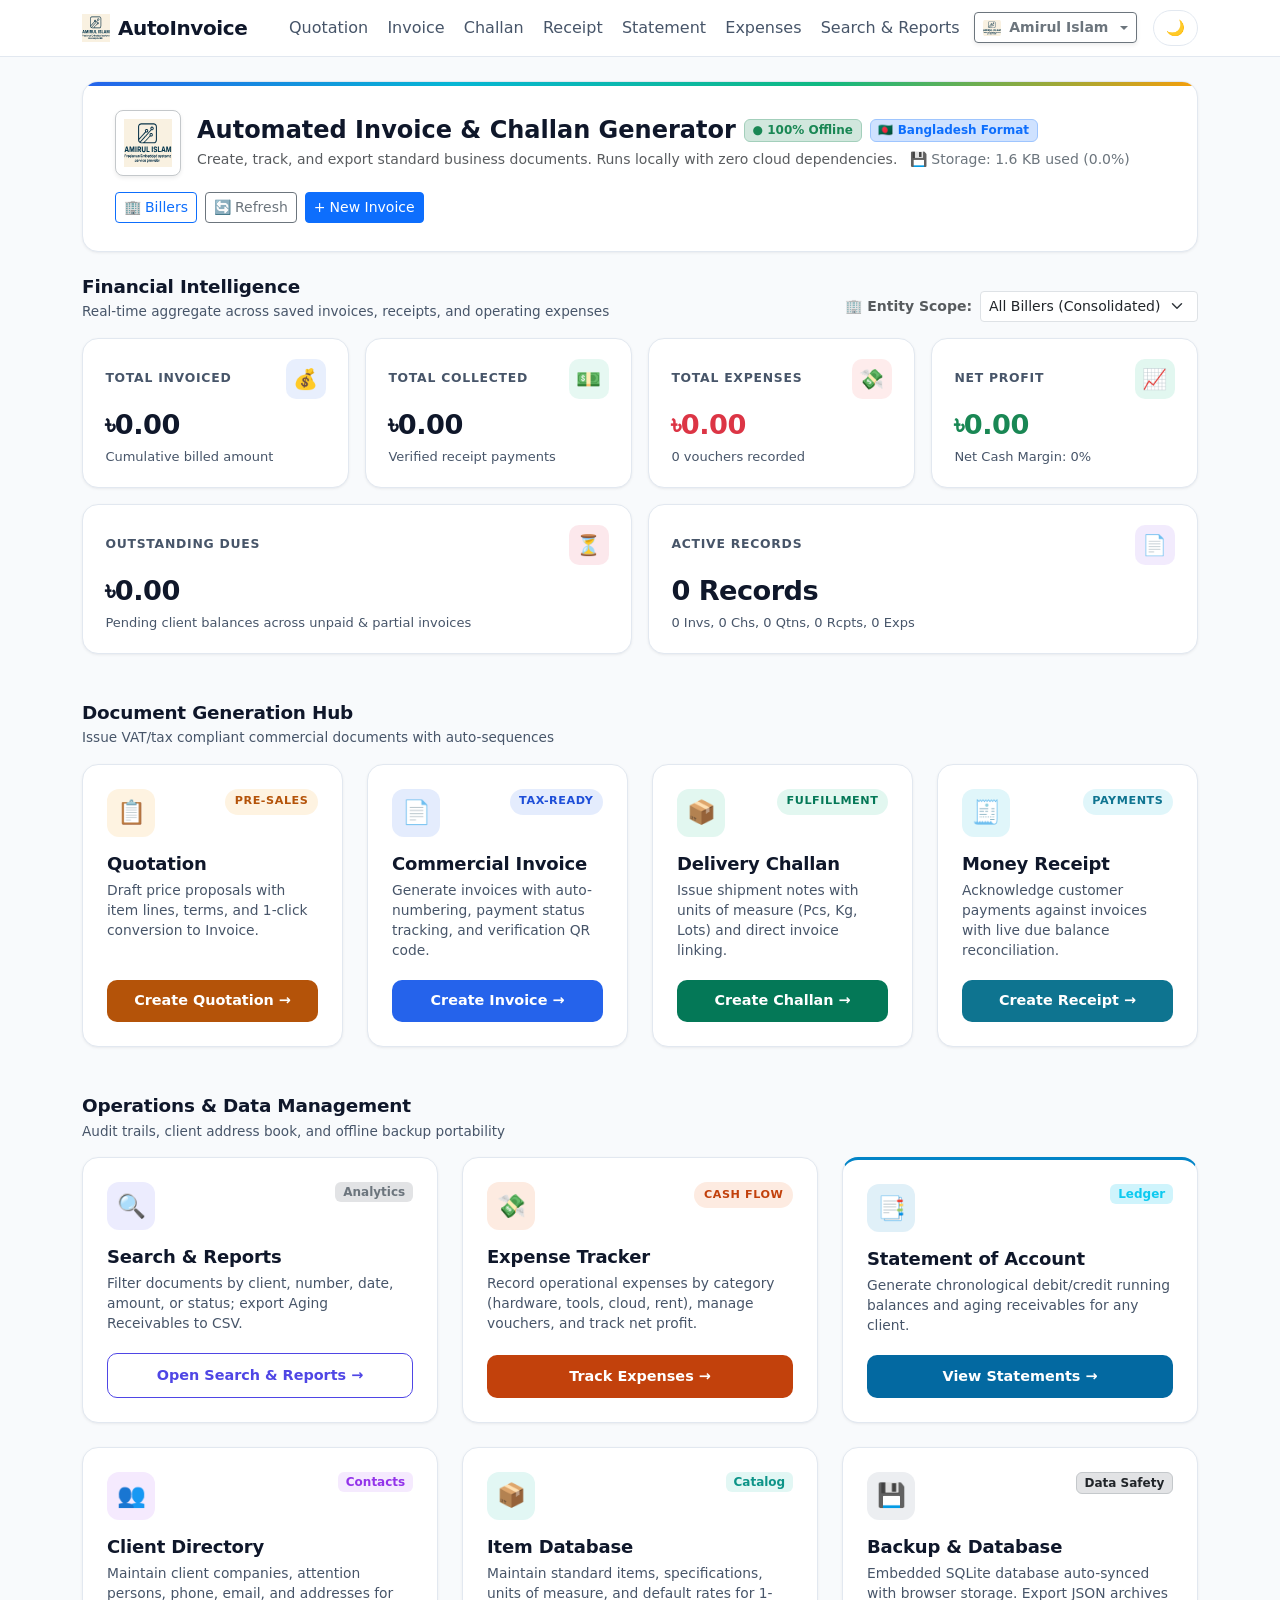
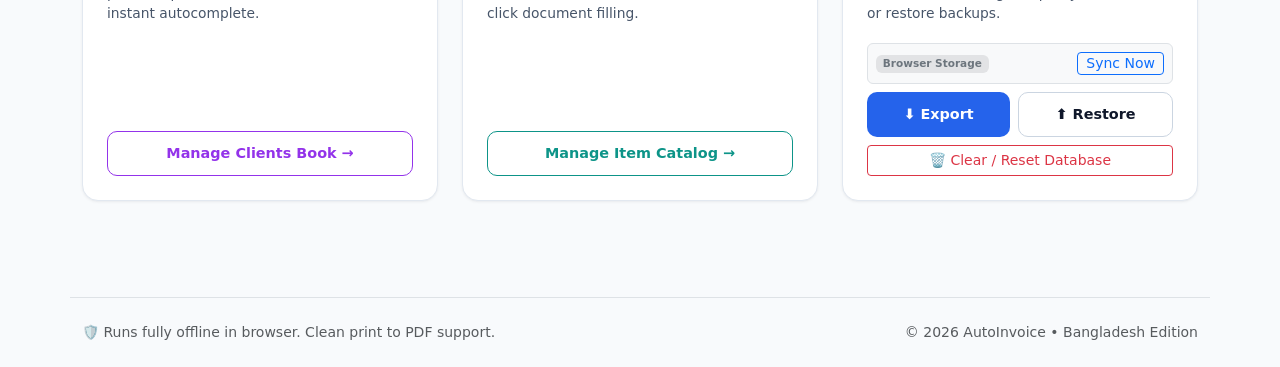
==== commit f3eccdc0: "fix(core): resolve P0/P1 QA blockers and add partial delivery challan tracking - Harden server.js (/" ====
--- a/index.html
+++ b/index.html
@@ -274,7 +274,7 @@
               </div>
               <h3 class="card-heading">Statement of Account</h3>
               <p class="card-description">Generate chronological debit/credit running balances and aging receivables for any client.</p>
-              <a href="statement.html" class="btn btn-action" style="background: #0284c7; color: #fff; border:none;">View Statements →</a>
+              <a href="statement.html" class="btn btn-action" style="background: #0369a1; color: #fff; border:none;">View Statements →</a>
             </div>
           </div>
 
--- a/css/styles.css
+++ b/css/styles.css
@@ -17,8 +17,8 @@
   --border-subtle: #e2e8f0;
   --border-hover: #cbd5e1;
   --text-main: #0f172a;
-  --text-muted: #64748b;
-  --text-subtle: #94a3b8;
+  --text-muted: #475569;
+  --text-subtle: #64748b;
   --nav-bg: rgba(255, 255, 255, 0.9);
   --shadow-sm: 0 1px 2px 0 rgba(0, 0, 0, 0.05);
   --shadow-card: 0 1px 3px 0 rgba(15, 23, 42, 0.06), 0 1px 2px -1px rgba(15, 23, 42, 0.04);
@@ -103,7 +103,7 @@
 }
 
 .app-navbar .nav-link.active {
-  color: var(--brand-color);
+  color: var(--brand-ink);
   background-color: var(--surface-subtle);
   font-weight: 600;
 }
@@ -390,13 +390,13 @@
 }
 
 .theme-quotation .btn-action {
-  background: #f59e0b;
+  background: #b45309;
   color: #ffffff;
   border: none;
 }
 
 .theme-quotation .btn-action:hover {
-  background: #d97706;
+  background: #92400e;
   color: #ffffff;
 }
 
@@ -432,13 +432,13 @@
 }
 
 .theme-challan .btn-action {
-  background: #10b981;
+  background: #047857;
   color: #ffffff;
   border: none;
 }
 
 .theme-challan .btn-action:hover {
-  background: #059669;
+  background: #065f46;
   color: #ffffff;
 }
 
@@ -453,13 +453,13 @@
 }
 
 .theme-receipt .btn-action {
-  background: #06b6d4;
+  background: #0e7490;
   color: #ffffff;
   border: none;
 }
 
 .theme-receipt .btn-action:hover {
-  background: #0891b2;
+  background: #155e75;
   color: #ffffff;
 }
 
@@ -522,13 +522,13 @@
 }
 
 .theme-expenses .btn-action {
-  background: #ea580c;
+  background: #c2410c;
   color: #ffffff;
   border: none;
 }
 
 .theme-expenses .btn-action:hover {
-  background: #c2410c;
+  background: #9a3412;
   color: #ffffff;
 }
 
--- a/css/print.css
+++ b/css/print.css
@@ -30,7 +30,6 @@
     --text-subtle: #64748b !important;
     --text-primary: #0b3969 !important;
     --text-secondary: #165e75 !important;
-    --brand-color: #1e3a8a !important;
     --brand-ink: #0f172a !important;
     --bs-body-bg: #ffffff !important;
     --bs-body-bg-rgb: 255, 255, 255 !important;
@@ -98,6 +97,22 @@
     text-decoration: none !important;
   }
 
+  html[data-bs-theme="dark"] .text-primary {
+    color: var(--brand-color, #1e3a8a) !important;
+  }
+
+  html[data-bs-theme="dark"] .text-success {
+    color: #14532d !important;
+  }
+
+  html[data-bs-theme="dark"] .text-danger {
+    color: #991b1b !important;
+  }
+
+  html[data-bs-theme="dark"] .text-warning {
+    color: #78350f !important;
+  }
+
   html[data-bs-theme="dark"] .table-light,
   html[data-bs-theme="dark"] thead.table-light th,
   html[data-bs-theme="dark"] thead.table-light td,
@@ -238,7 +253,7 @@
     font-size: 17pt !important;
     font-weight: 900 !important;
     letter-spacing: 0.04em !important;
-    color: #1e3a8a !important;
+    color: var(--brand-color, #1e3a8a) !important;
     line-height: 1.05 !important;
     white-space: nowrap !important;
   }
@@ -256,11 +271,11 @@
     align-items: flex-end !important;
   }
 
-  /* Verification QR Code: 20mm x 20mm with quiet zone */
+  /* Verification QR Code: 20mm x 20mm with >= 2mm quiet zone */
   #qrContainer {
-    width: 23mm !important;
-    height: 23mm !important;
-    padding: 1.5mm !important;
+    width: auto !important;
+    height: auto !important;
+    padding: 2mm !important;
     background: #ffffff !important;
     border: 0.8px solid #cbd5e1 !important;
     border-radius: 2px !important;
@@ -405,7 +420,7 @@
   }
 
   .card-section-label {
-    color: #1e3a8a !important;
+    color: var(--brand-color, #1e3a8a) !important;
     font-weight: 700 !important;
     font-size: 7.5pt !important;
     letter-spacing: 0.05em !important;
@@ -656,7 +671,7 @@
   .words-box {
     background-color: #f8fafc !important;
     border: 1px solid #cbd5e1 !important;
-    border-left: 3px solid #1e3a8a !important;
+    border-left: 3px solid var(--brand-color, #1e3a8a) !important;
     border-radius: 3px !important;
     padding: 2.2mm 2.8mm !important;
     page-break-inside: avoid !important;
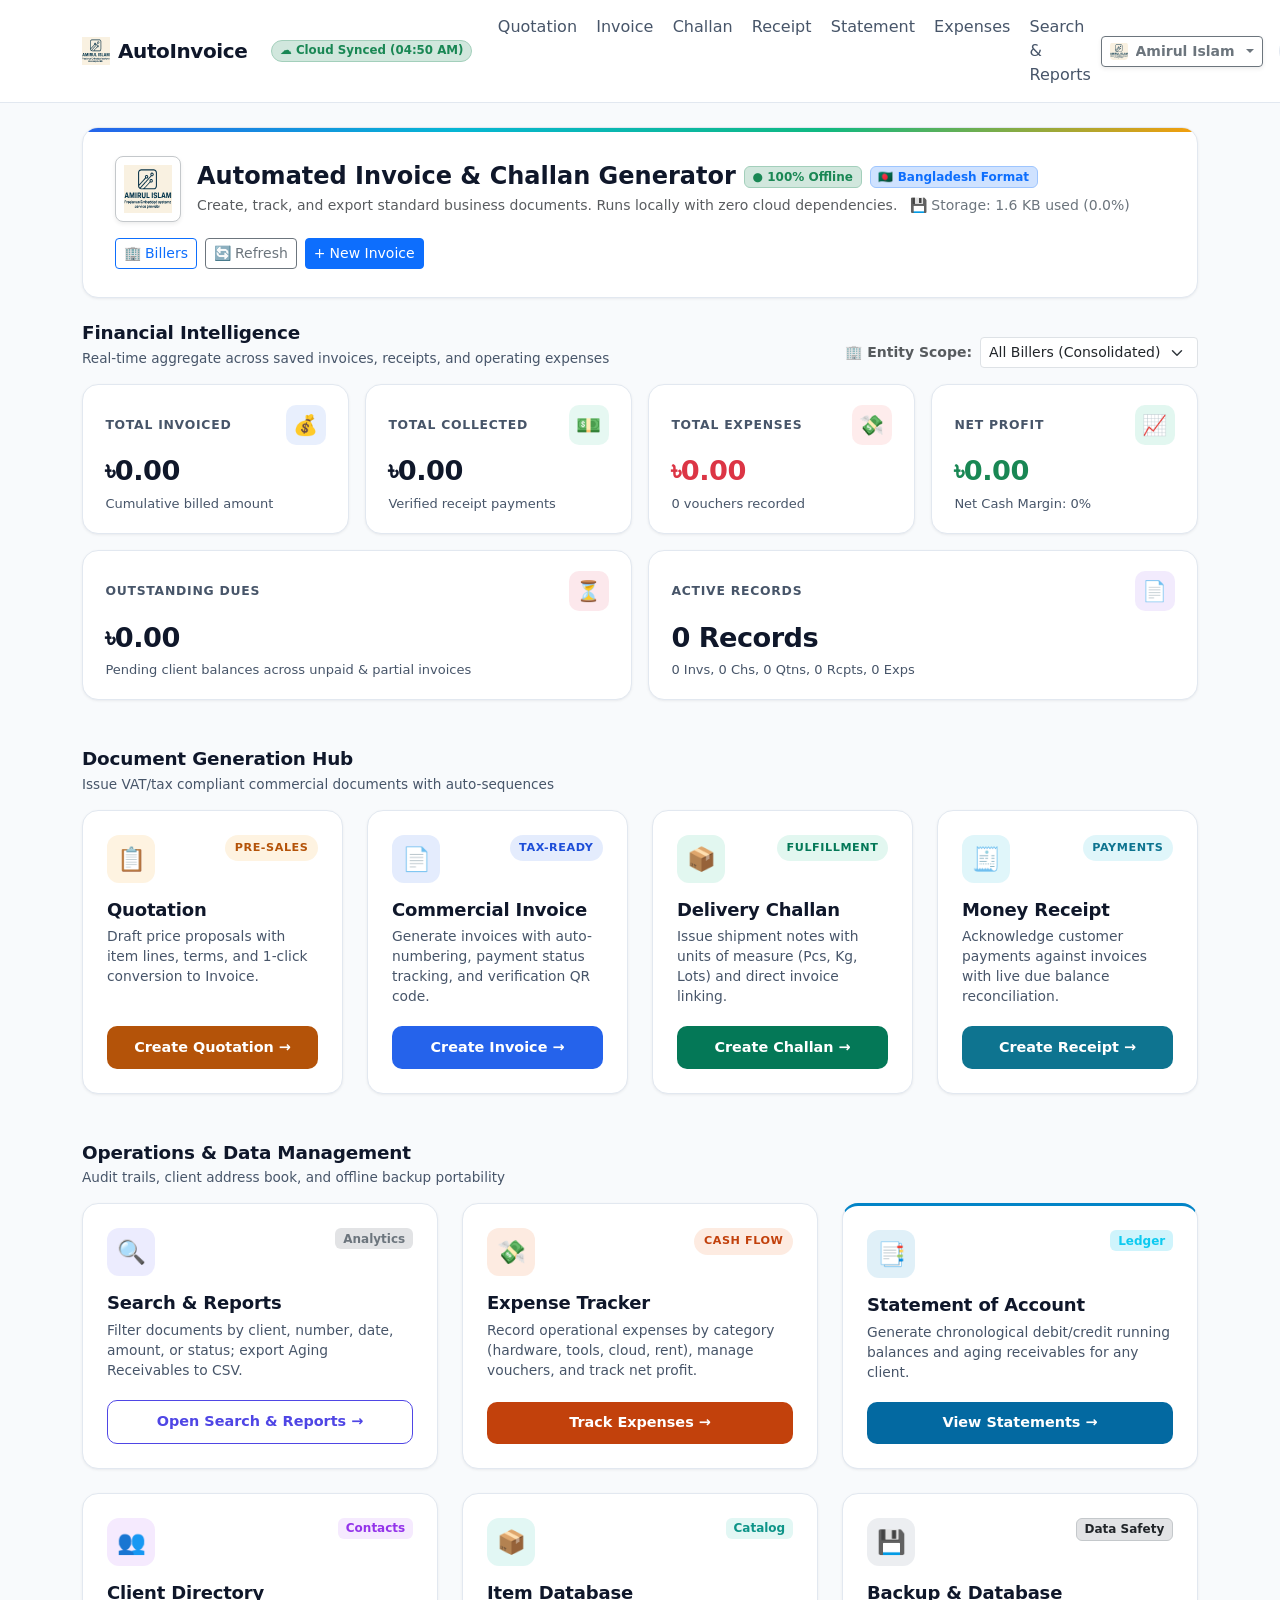
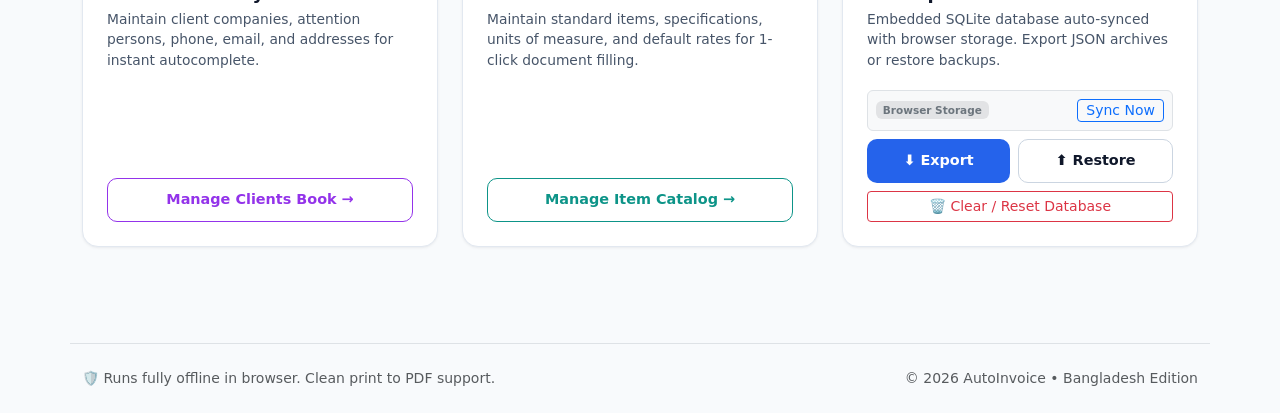
==== commit 25961aa2: "feat(cloud): add Supabase cloud sync engine and real-time database persistence - Add js/supabase.js " ====
--- a/index.html
+++ b/index.html
@@ -1,574 +1,656 @@
 <!DOCTYPE html>
 <html lang="en" data-bs-theme="light">
-  <head>
-    <meta charset="utf-8" />
-    <meta name="viewport" content="width=device-width, initial-scale=1" />
-    <title>AutoInvoice — Dashboard</title>
-    <link rel="icon" type="image/svg+xml" href="assets/logo.svg" />
-    <link rel="stylesheet" href="assets/vendor/bootstrap.min.css" />
-    <link rel="stylesheet" href="css/styles.css" />
-    <link rel="stylesheet" href="css/print.css" />
-  </head>
-  <body>
-    <a class="visually-hidden-focusable p-2 position-absolute bg-body border rounded m-2" href="#dashboardMain">Skip to content</a>
-
-    <!-- Sticky Glassmorphic Navbar -->
-    <nav class="navbar navbar-expand-lg app-navbar no-print">
-      <div class="container">
-        <a class="navbar-brand d-flex align-items-center" href="index.html">
-          <img src="assets/logo.svg" alt="AutoInvoice Logo" width="28" height="28" class="me-2" />
-          <span>AutoInvoice</span>
-        </a>
-        <button class="navbar-toggler border-0" type="button" data-bs-toggle="collapse" data-bs-target="#mainNavbar" aria-controls="mainNavbar" aria-expanded="false" aria-label="Toggle navigation">
-          <span class="navbar-toggler-icon"></span>
-        </button>
-        <div class="collapse navbar-collapse" id="mainNavbar">
-          <ul class="navbar-nav me-auto mb-2 mb-lg-0 ms-lg-3">
-            <li class="nav-item"><a class="nav-link" href="quotation.html">Quotation</a></li>
-            <li class="nav-item"><a class="nav-link" href="invoice.html">Invoice</a></li>
-            <li class="nav-item"><a class="nav-link" href="challan.html">Challan</a></li>
-            <li class="nav-item"><a class="nav-link" href="receipt.html">Receipt</a></li>
-            <li class="nav-item"><a class="nav-link" href="statement.html">Statement</a></li>
-            <li class="nav-item"><a class="nav-link" href="expenses.html">Expenses</a></li>
-            <li class="nav-item"><a class="nav-link" href="search.html">Search & Reports</a></li>
+
+<head>
+  <meta charset="utf-8" />
+  <meta name="viewport" content="width=device-width, initial-scale=1" />
+  <title>AutoInvoice — Dashboard</title>
+  <link rel="icon" type="image/svg+xml" href="assets/logo.svg" />
+  <link rel="stylesheet" href="assets/vendor/bootstrap.min.css" />
+  <link rel="stylesheet" href="css/styles.css" />
+  <link rel="stylesheet" href="css/print.css" />
+</head>
+
+<body>
+  <a class="visually-hidden-focusable p-2 position-absolute bg-body border rounded m-2" href="#dashboardMain">Skip to
+    content</a>
+
+  <!-- Sticky Glassmorphic Navbar -->
+  <nav class="navbar navbar-expand-lg app-navbar no-print">
+    <div class="container">
+      <a class="navbar-brand d-flex align-items-center" href="index.html">
+        <img src="assets/logo.svg" alt="AutoInvoice Logo" width="28" height="28" class="me-2" />
+        <span>AutoInvoice</span>
+      </a>
+      <button class="navbar-toggler border-0" type="button" data-bs-toggle="collapse" data-bs-target="#mainNavbar"
+        aria-controls="mainNavbar" aria-expanded="false" aria-label="Toggle navigation">
+        <span class="navbar-toggler-icon"></span>
+      </button>
+      <div class="collapse navbar-collapse" id="mainNavbar">
+        <ul class="navbar-nav me-auto mb-2 mb-lg-0 ms-lg-3">
+          <li class="nav-item"><a class="nav-link" href="quotation.html">Quotation</a></li>
+          <li class="nav-item"><a class="nav-link" href="invoice.html">Invoice</a></li>
+          <li class="nav-item"><a class="nav-link" href="challan.html">Challan</a></li>
+          <li class="nav-item"><a class="nav-link" href="receipt.html">Receipt</a></li>
+          <li class="nav-item"><a class="nav-link" href="statement.html">Statement</a></li>
+          <li class="nav-item"><a class="nav-link" href="expenses.html">Expenses</a></li>
+          <li class="nav-item"><a class="nav-link" href="search.html">Search & Reports</a></li>
+        </ul>
+        <div class="d-flex align-items-center gap-2">
+          <button id="themeToggle" type="button" aria-label="Toggle dark/light theme" title="Toggle theme">🌙</button>
+        </div>
+      </div>
+    </div>
+  </nav>
+
+  <main class="container py-4" id="dashboardMain">
+    <!-- 1. Hero Banner -->
+    <section class="mb-4">
+      <div class="dashboard-hero">
+        <div class="d-flex align-items-center justify-content-between flex-wrap gap-3">
+          <div class="d-flex align-items-center">
+            <div class="me-3 p-2 bg-body rounded-3 shadow-sm border border-secondary-subtle">
+              <img id="companyLogo" src="assets/logo.svg" alt="Company Logo" width="48" height="48" />
+            </div>
+            <div>
+              <div class="d-flex align-items-center gap-2 flex-wrap">
+                <h1 class="h4 mb-0 fw-bold">Automated Invoice & Challan Generator</h1>
+                <span class="badge bg-success-subtle text-success border border-success-subtle">● 100% Offline</span>
+                <span class="badge bg-primary-subtle text-primary border border-primary-subtle">🇧🇩 Bangladesh
+                  Format</span>
+              </div>
+              <p class="mb-0 text-muted small mt-1">
+                Create, track, and export standard business documents. Runs locally with zero cloud dependencies.
+                <span class="ms-2 text-secondary" id="storageUsageBadge">💾 Checking storage...</span>
+              </p>
+            </div>
+          </div>
+          <div class="d-flex align-items-center gap-2">
+            <button class="btn btn-sm btn-outline-primary d-flex align-items-center gap-1" id="openBillerManageBtn"
+              title="Manage biller profiles & themes">
+              <span>🏢</span> <span>Billers</span>
+            </button>
+            <button class="btn btn-sm btn-outline-secondary d-flex align-items-center gap-1" id="refreshDashboardBtn"
+              title="Refresh metrics">
+              <span>🔄</span> <span>Refresh</span>
+            </button>
+            <a href="invoice.html?new=1" class="btn btn-sm btn-primary d-flex align-items-center gap-1">
+              <span>+</span> <span>New Invoice</span>
+            </a>
+          </div>
+        </div>
+      </div>
+    </section>
+
+    <!-- 1.5 Needs Attention Action Strip -->
+    <section id="needsAttentionBar" class="mb-4 d-none" aria-label="Items needing attention"></section>
+
+    <!-- 2. Financial Intelligence & KPI Summary -->
+    <section class="mb-5">
+      <div class="section-header flex-wrap gap-2">
+        <div>
+          <h2 class="section-title">Financial Intelligence</h2>
+          <p class="section-subtitle">Real-time aggregate across saved invoices, receipts, and operating expenses</p>
+        </div>
+        <div class="d-flex align-items-center gap-2">
+          <label for="dashboardBillerFilter" class="small text-muted fw-semibold text-nowrap mb-0">🏢 Entity
+            Scope:</label>
+          <select id="dashboardBillerFilter" class="form-select form-select-sm" style="min-width: 210px;"
+            aria-label="Filter dashboard metrics by biller">
+            <option value="all" selected>All Billers (Consolidated)</option>
+          </select>
+        </div>
+      </div>
+
+      <div class="row g-3">
+        <!-- Total Invoiced -->
+        <div class="col-12 col-sm-6 col-xl-3">
+          <div class="metric-card metric-invoiced">
+            <div class="metric-header">
+              <span class="metric-title">Total Invoiced</span>
+              <div class="metric-icon-badge">💰</div>
+            </div>
+            <div class="metric-value" id="kpiTotalInvoiced">৳0.00</div>
+            <div class="metric-subtext">Cumulative billed amount</div>
+          </div>
+        </div>
+
+        <!-- Total Collected -->
+        <div class="col-12 col-sm-6 col-xl-3">
+          <div class="metric-card metric-collected">
+            <div class="metric-header">
+              <span class="metric-title">Total Collected</span>
+              <div class="metric-icon-badge">💵</div>
+            </div>
+            <div class="metric-value" id="kpiTotalCollected">৳0.00</div>
+            <div class="metric-subtext">Verified receipt payments</div>
+          </div>
+        </div>
+
+        <!-- Total Expenses (Spending) -->
+        <div class="col-12 col-sm-6 col-xl-3">
+          <div class="metric-card metric-expenses">
+            <div class="metric-header">
+              <span class="metric-title">Total Expenses</span>
+              <div class="metric-icon-badge">💸</div>
+            </div>
+            <div class="metric-value text-danger" id="kpiTotalExpenses">৳0.00</div>
+            <div class="metric-subtext" id="kpiExpensesSubtext">Recorded operating outflow</div>
+          </div>
+        </div>
+
+        <!-- Net Profit / Cash Flow -->
+        <div class="col-12 col-sm-6 col-xl-3">
+          <div class="metric-card metric-profit" id="kpiNetProfitCard">
+            <div class="metric-header">
+              <span class="metric-title">Net Profit</span>
+              <div class="metric-icon-badge" id="kpiNetProfitIcon">📈</div>
+            </div>
+            <div class="metric-value text-success" id="kpiNetProfit">৳0.00</div>
+            <div class="metric-subtext" id="kpiNetProfitSubtext">Collected minus expenses</div>
+          </div>
+        </div>
+
+        <!-- Outstanding Dues -->
+        <div class="col-12 col-sm-6 col-xl-6">
+          <div class="metric-card metric-due">
+            <div class="metric-header">
+              <span class="metric-title">Outstanding Dues</span>
+              <div class="metric-icon-badge">⏳</div>
+            </div>
+            <div class="metric-value" id="kpiTotalDue">৳0.00</div>
+            <div class="metric-subtext">Pending client balances across unpaid & partial invoices</div>
+          </div>
+        </div>
+
+        <!-- Active Records -->
+        <div class="col-12 col-sm-6 col-xl-6">
+          <div class="metric-card metric-docs">
+            <div class="metric-header">
+              <span class="metric-title">Active Records</span>
+              <div class="metric-icon-badge">📄</div>
+            </div>
+            <div class="metric-value" id="kpiTotalDocs">0 Records</div>
+            <div class="metric-subtext" id="kpiDocsBreakdown">0 Invs, 0 Chs, 0 Qtns, 0 Rcpts, 0 Exps</div>
+          </div>
+        </div>
+      </div>
+    </section>
+
+    <!-- 3. Sales & Fulfillment Document Pipeline -->
+    <section class="mb-5">
+      <div class="section-header">
+        <div>
+          <h2 class="section-title">Document Generation Hub</h2>
+          <p class="section-subtitle">Issue VAT/tax compliant commercial documents with auto-sequences</p>
+        </div>
+      </div>
+
+      <div class="row g-4">
+        <!-- Quotation -->
+        <div class="col-12 col-sm-6 col-xl-3">
+          <div class="action-card theme-quotation">
+            <div class="card-top-row">
+              <div class="card-icon-wrap">📋</div>
+              <span class="card-badge">Pre-Sales</span>
+            </div>
+            <h3 class="card-heading">Quotation</h3>
+            <p class="card-description">Draft price proposals with item lines, terms, and 1-click conversion to Invoice.
+            </p>
+            <a href="quotation.html?new=1" class="btn btn-action">Create Quotation →</a>
+          </div>
+        </div>
+
+        <!-- Invoice -->
+        <div class="col-12 col-sm-6 col-xl-3">
+          <div class="action-card theme-invoice">
+            <div class="card-top-row">
+              <div class="card-icon-wrap">📄</div>
+              <span class="card-badge">Tax-Ready</span>
+            </div>
+            <h3 class="card-heading">Commercial Invoice</h3>
+            <p class="card-description">Generate invoices with auto-numbering, payment status tracking, and verification
+              QR code.</p>
+            <a href="invoice.html?new=1" class="btn btn-action">Create Invoice →</a>
+          </div>
+        </div>
+
+        <!-- Challan -->
+        <div class="col-12 col-sm-6 col-xl-3">
+          <div class="action-card theme-challan">
+            <div class="card-top-row">
+              <div class="card-icon-wrap">📦</div>
+              <span class="card-badge">Fulfillment</span>
+            </div>
+            <h3 class="card-heading">Delivery Challan</h3>
+            <p class="card-description">Issue shipment notes with units of measure (Pcs, Kg, Lots) and direct invoice
+              linking.</p>
+            <a href="challan.html?new=1" class="btn btn-action">Create Challan →</a>
+          </div>
+        </div>
+
+        <!-- Money Receipt -->
+        <div class="col-12 col-sm-6 col-xl-3">
+          <div class="action-card theme-receipt">
+            <div class="card-top-row">
+              <div class="card-icon-wrap">🧾</div>
+              <span class="card-badge">Payments</span>
+            </div>
+            <h3 class="card-heading">Money Receipt</h3>
+            <p class="card-description">Acknowledge customer payments against invoices with live due balance
+              reconciliation.</p>
+            <a href="receipt.html?new=1" class="btn btn-action">Create Receipt →</a>
+          </div>
+        </div>
+      </div>
+    </section>
+
+    <!-- 4. Operations, Client Directory & Portability -->
+    <section class="mb-4">
+      <div class="section-header">
+        <div>
+          <h2 class="section-title">Operations & Data Management</h2>
+          <p class="section-subtitle">Audit trails, client address book, and offline backup portability</p>
+        </div>
+      </div>
+
+      <div class="row g-4">
+        <!-- Search Records -->
+        <div class="col-12 col-md-6 col-xl-4">
+          <div class="action-card theme-search">
+            <div class="card-top-row">
+              <div class="card-icon-wrap">🔍</div>
+              <span class="badge bg-secondary-subtle text-secondary">Analytics</span>
+            </div>
+            <h3 class="card-heading">Search & Reports</h3>
+            <p class="card-description">Filter documents by client, number, date, amount, or status; export Aging
+              Receivables to CSV.</p>
+            <a href="search.html" class="btn btn-action">Open Search & Reports →</a>
+          </div>
+        </div>
+
+        <!-- Expense Tracker -->
+        <div class="col-12 col-md-6 col-xl-4">
+          <div class="action-card theme-expenses">
+            <div class="card-top-row">
+              <div class="card-icon-wrap">💸</div>
+              <span class="card-badge">Cash Flow</span>
+            </div>
+            <h3 class="card-heading">Expense Tracker</h3>
+            <p class="card-description">Record operational expenses by category (hardware, tools, cloud, rent), manage
+              vouchers, and track net profit.</p>
+            <a href="expenses.html" class="btn btn-action">Track Expenses →</a>
+          </div>
+        </div>
+
+        <!-- Client Statement -->
+        <div class="col-12 col-md-6 col-xl-4">
+          <div class="action-card" style="border-top: 3px solid #0284c7;">
+            <div class="card-top-row">
+              <div class="card-icon-wrap" style="background: rgba(2, 132, 199, 0.12); color: #0284c7;">📑</div>
+              <span class="badge bg-info-subtle text-info">Ledger</span>
+            </div>
+            <h3 class="card-heading">Statement of Account</h3>
+            <p class="card-description">Generate chronological debit/credit running balances and aging receivables for
+              any client.</p>
+            <a href="statement.html" class="btn btn-action" style="background: #0369a1; color: #fff; border:none;">View
+              Statements →</a>
+          </div>
+        </div>
+
+        <!-- Client Directory -->
+        <div class="col-12 col-md-6 col-xl-4">
+          <div class="action-card theme-clients">
+            <div class="card-top-row">
+              <div class="card-icon-wrap">👥</div>
+              <span class="badge bg-purple-subtle text-purple"
+                style="background: rgba(168,85,247,0.12); color:#9333ea;">Contacts</span>
+            </div>
+            <h3 class="card-heading">Client Directory</h3>
+            <p class="card-description">Maintain client companies, attention persons, phone, email, and addresses for
+              instant autocomplete.</p>
+            <button id="openClientModalBtn" class="btn btn-action" type="button" data-bs-toggle="modal"
+              data-bs-target="#clientModal">Manage Clients Book →</button>
+          </div>
+        </div>
+
+        <!-- Item Database / Catalog -->
+        <div class="col-12 col-md-6 col-xl-4">
+          <div class="action-card theme-items">
+            <div class="card-top-row">
+              <div class="card-icon-wrap">📦</div>
+              <span class="badge bg-teal-subtle text-teal"
+                style="background: rgba(20, 184, 166, 0.12); color: #0d9488;">Catalog</span>
+            </div>
+            <h3 class="card-heading">Item Database</h3>
+            <p class="card-description">Maintain standard items, specifications, units of measure, and default rates for
+              1-click document filling.</p>
+            <button id="openItemModalBtn" class="btn btn-action" type="button" data-bs-toggle="modal"
+              data-bs-target="#itemCatalogModal">Manage Item Catalog →</button>
+          </div>
+        </div>
+
+        <!-- Backup & Portability -->
+        <div class="col-12 col-md-6 col-xl-4">
+          <div class="action-card theme-backup">
+            <div class="card-top-row">
+              <div class="card-icon-wrap">💾</div>
+              <span class="badge bg-secondary-subtle text-body border border-secondary-subtle">Data Safety</span>
+            </div>
+            <h3 class="card-heading">Backup & Database</h3>
+            <p class="card-description">Embedded SQLite database auto-synced with browser storage. Export JSON archives
+              or restore backups.</p>
+
+            <div id="sqliteSyncStatusBox"
+              class="p-2 mb-2 rounded bg-body-tertiary border d-flex align-items-center justify-content-between small">
+              <div id="sqliteStatusLabel" class="d-flex align-items-center gap-1">
+                <span class="spinner-border spinner-border-sm text-primary" role="status"
+                  style="width:0.8rem;height:0.8rem;"></span>
+                <span>Checking database...</span>
+              </div>
+              <button id="manualSyncDbBtn" type="button" class="btn btn-sm btn-outline-primary py-0 px-2"
+                title="Force sync browser records into SQLite">Sync Now</button>
+            </div>
+
+            <div class="d-flex gap-2 mb-2">
+              <button id="exportAllBtn" class="btn btn-action btn-backup-export flex-fill" type="button">⬇️
+                Export</button>
+              <button id="restoreBackupBtn" class="btn btn-action btn-backup-restore flex-fill" type="button">⬆️
+                Restore</button>
+              <input type="file" id="restoreFileInput" accept=".json" class="d-none"
+                aria-label="Upload Backup JSON File" />
+            </div>
+            <button id="clearDatabaseBtn" class="btn btn-sm btn-outline-danger w-100" type="button">🗑️ Clear / Reset
+              Database</button>
+          </div>
+        </div>
+      </div>
+    </section>
+  </main>
+
+  <!-- Client Directory Modal -->
+  <div class="modal fade" id="clientModal" tabindex="-1" aria-labelledby="clientModalLabel" aria-hidden="true">
+    <div class="modal-dialog modal-lg modal-dialog-scrollable">
+      <div class="modal-content">
+        <div class="modal-header">
+          <h5 class="modal-title fw-bold" id="clientModalLabel">👥 Client Address Book</h5>
+          <button type="button" class="btn-close" data-bs-dismiss="modal" aria-label="Close"></button>
+        </div>
+        <div class="modal-body">
+          <!-- Search & Add Client Bar -->
+          <div class="d-flex justify-content-between align-items-center mb-3 flex-wrap gap-2">
+            <div class="input-group" style="max-width: 350px;">
+              <span class="input-group-text">🔍</span>
+              <input type="text" id="clientSearchInput" class="form-control form-control-sm"
+                placeholder="Search clients by name, contact, phone..." aria-label="Search client address book" />
+            </div>
+            <button class="btn btn-sm btn-primary" type="button" data-bs-toggle="collapse"
+              data-bs-target="#addClientCollapse" aria-expanded="false" aria-controls="addClientCollapse">
+              + Add New Client
+            </button>
+          </div>
+
+          <!-- Add / Edit Client Form Collapse -->
+          <div class="collapse mb-3" id="addClientCollapse">
+            <div class="card card-body bg-body-tertiary border">
+              <h6 class="card-subtitle mb-2 fw-bold text-primary" id="clientFormHeader">Add New Client</h6>
+              <form id="clientForm">
+                <input type="hidden" id="clientFormOriginalName" />
+                <div class="row g-2 mb-2">
+                  <div class="col-md-6">
+                    <label class="form-label small mb-1 fw-semibold" for="clientFormName">Client / Company Name
+                      *</label>
+                    <input type="text" class="form-control form-control-sm" id="clientFormName" required
+                      placeholder="e.g. Acme Corporation" />
+                  </div>
+                  <div class="col-md-6">
+                    <label class="form-label small mb-1 fw-semibold" for="clientFormCompany">Attention / Contact
+                      Person</label>
+                    <input type="text" class="form-control form-control-sm" id="clientFormCompany"
+                      placeholder="e.g. Mr. John Doe" />
+                  </div>
+                </div>
+                <div class="row g-2 mb-2">
+                  <div class="col-md-6">
+                    <label class="form-label small mb-1 fw-semibold" for="clientFormTitle">Title / Designation</label>
+                    <input type="text" class="form-control form-control-sm" id="clientFormTitle"
+                      placeholder="e.g. Procurement Officer" />
+                  </div>
+                  <div class="col-md-6">
+                    <label class="form-label small mb-1 fw-semibold" for="clientFormAddress">Address</label>
+                    <input type="text" class="form-control form-control-sm" id="clientFormAddress"
+                      placeholder="e.g. 123 Gulshan Ave, Dhaka" />
+                  </div>
+                </div>
+                <div class="row g-2 mb-2">
+                  <div class="col-md-4">
+                    <label class="form-label small mb-1 fw-semibold" for="clientFormPhone">Phone / Mobile</label>
+                    <input type="text" class="form-control form-control-sm" id="clientFormPhone"
+                      placeholder="e.g. +880 1712-345678" />
+                  </div>
+                  <div class="col-md-4">
+                    <label class="form-label small mb-1 fw-semibold" for="clientFormEmail">Email Address</label>
+                    <input type="email" class="form-control form-control-sm" id="clientFormEmail"
+                      placeholder="e.g. info@acme.com" />
+                  </div>
+                  <div class="col-md-4">
+                    <label class="form-label small mb-1 fw-semibold" for="clientFormBin">BIN / TIN (Optional)</label>
+                    <input type="text" class="form-control form-control-sm" id="clientFormBin"
+                      placeholder="e.g. 001234567-0102" />
+                  </div>
+                </div>
+                <div class="d-flex justify-content-end gap-2 mt-2">
+                  <button type="button" class="btn btn-sm btn-outline-secondary"
+                    id="clientFormCancelBtn">Cancel</button>
+                  <button type="submit" class="btn btn-sm btn-success" id="clientFormSaveBtn">Save Client</button>
+                </div>
+              </form>
+            </div>
+          </div>
+
+          <!-- Clients List Table -->
+          <div class="table-responsive border rounded">
+            <table class="table table-hover table-striped align-middle mb-0" id="clientTable">
+              <thead class="table-light">
+                <tr>
+                  <th>Name</th>
+                  <th>Contact & Role</th>
+                  <th>Phone & Email</th>
+                  <th>Address</th>
+                  <th class="text-end" style="width: 130px;">Actions</th>
+                </tr>
+              </thead>
+              <tbody id="clientTableBody">
+                <tr>
+                  <td colspan="5" class="text-center text-muted py-4">Loading client records...</td>
+                </tr>
+              </tbody>
+            </table>
+          </div>
+        </div>
+        <div class="modal-footer">
+          <span class="text-muted small me-auto" id="clientCountBadge">0 clients stored</span>
+          <button type="button" class="btn btn-secondary btn-sm" data-bs-dismiss="modal">Close</button>
+        </div>
+      </div>
+    </div>
+  </div>
+
+  <!-- Item Database / Catalog Modal -->
+  <div class="modal fade" id="itemCatalogModal" tabindex="-1" aria-labelledby="itemCatalogModalLabel"
+    aria-hidden="true">
+    <div class="modal-dialog modal-lg modal-dialog-scrollable">
+      <div class="modal-content">
+        <div class="modal-header">
+          <h5 class="modal-title fw-bold" id="itemCatalogModalLabel">📦 Item & Product Database</h5>
+          <button type="button" class="btn-close" data-bs-dismiss="modal" aria-label="Close"></button>
+        </div>
+        <div class="modal-body">
+          <!-- Search & Add Item Bar -->
+          <div class="d-flex justify-content-between align-items-center mb-3 flex-wrap gap-2">
+            <div class="input-group" style="max-width: 350px;">
+              <span class="input-group-text">🔍</span>
+              <input type="text" id="itemSearchInput" class="form-control form-control-sm"
+                placeholder="Search catalog items..." aria-label="Search item catalog" />
+            </div>
+            <button class="btn btn-sm btn-success" type="button" data-bs-toggle="collapse"
+              data-bs-target="#addItemCollapse" aria-expanded="false" aria-controls="addItemCollapse">
+              + Add New Item
+            </button>
+          </div>
+
+          <!-- Add / Edit Item Form Collapse -->
+          <div class="collapse mb-3" id="addItemCollapse">
+            <div class="card card-body bg-body-tertiary border">
+              <h6 class="card-subtitle mb-2 fw-bold text-success" id="itemFormHeader">Add New Catalog Item</h6>
+              <form id="itemForm">
+                <input type="hidden" id="itemFormOriginalName" />
+                <div class="row g-2 mb-2">
+                  <div class="col-md-6">
+                    <label class="form-label small mb-1 fw-semibold" for="itemFormName">Item / Product Name *</label>
+                    <input type="text" class="form-control form-control-sm" id="itemFormName" required
+                      placeholder="e.g. Wireless Barcode Scanner" />
+                  </div>
+                  <div class="col-md-3">
+                    <label class="form-label small mb-1 fw-semibold" for="itemFormUnit">Default Unit</label>
+                    <input type="text" class="form-control form-control-sm" id="itemFormUnit"
+                      placeholder="e.g. Pcs, Kg, Set" value="Pcs" />
+                  </div>
+                  <div class="col-md-3">
+                    <label class="form-label small mb-1 fw-semibold" for="itemFormPrice">Standard Rate (৳)</label>
+                    <input type="number" step="0.01" min="0" class="form-control form-control-sm" id="itemFormPrice"
+                      placeholder="0.00" />
+                  </div>
+                </div>
+                <div class="mb-2">
+                  <label class="form-label small mb-1 fw-semibold" for="itemFormDesc">Description /
+                    Specification</label>
+                  <textarea class="form-control form-control-sm" id="itemFormDesc" rows="2"
+                    placeholder="e.g. 2.4GHz Handheld Laser Scanner with USB Cradle"></textarea>
+                </div>
+                <div class="d-flex justify-content-end gap-2 mt-2">
+                  <button type="button" class="btn btn-sm btn-outline-secondary" id="itemFormCancelBtn">Cancel</button>
+                  <button type="submit" class="btn btn-sm btn-success" id="itemFormSaveBtn">Save Catalog Item</button>
+                </div>
+              </form>
+            </div>
+          </div>
+
+          <!-- Items List Table -->
+          <div class="table-responsive border rounded">
+            <table class="table table-hover table-striped align-middle mb-0" id="itemTable">
+              <thead class="table-light">
+                <tr>
+                  <th>Item Name</th>
+                  <th>Specification / Description</th>
+                  <th>Unit</th>
+                  <th class="text-end">Standard Rate</th>
+                  <th class="text-end" style="width: 130px;">Actions</th>
+                </tr>
+              </thead>
+              <tbody id="itemTableBody">
+                <tr>
+                  <td colspan="5" class="text-center text-muted py-4">Loading catalog items...</td>
+                </tr>
+              </tbody>
+            </table>
+          </div>
+        </div>
+        <div class="modal-footer">
+          <span class="text-muted small me-auto" id="itemCountBadge">0 items in database</span>
+          <button type="button" class="btn btn-secondary btn-sm" data-bs-dismiss="modal">Close</button>
+        </div>
+      </div>
+    </div>
+  </div>
+
+  <!-- Restore Backup Modal -->
+  <div class="modal fade" id="restoreModal" tabindex="-1" aria-labelledby="restoreModalLabel" aria-hidden="true">
+    <div class="modal-dialog">
+      <div class="modal-content">
+        <div class="modal-header">
+          <h5 class="modal-title fw-bold" id="restoreModalLabel">📥 Restore Backup Confirmation</h5>
+          <button type="button" class="btn-close" data-bs-dismiss="modal" aria-label="Close"></button>
+        </div>
+        <div class="modal-body">
+          <div class="mb-3">
+            <div class="small fw-semibold mb-1">Restore Mode:</div>
+            <div class="form-check mb-1">
+              <input class="form-check-input" type="radio" name="restoreMode" id="restoreModeMerge" value="merge" checked />
+              <label class="form-check-label small" for="restoreModeMerge">
+                <strong>Merge by Document #</strong> — Keep existing records; add or update matching documents from backup
+              </label>
+            </div>
+            <div class="form-check">
+              <input class="form-check-input" type="radio" name="restoreMode" id="restoreModeReplace" value="replace" />
+              <label class="form-check-label small" for="restoreModeReplace">
+                <strong>Replace All Local Data</strong> — Overwrite current local database with backup contents
+              </label>
+            </div>
+          </div>
+          <div class="form-check mb-3">
+            <input class="form-check-input" type="checkbox" id="autoBackupBeforeRestore" checked />
+            <label class="form-check-label small fw-semibold" for="autoBackupBeforeRestore">Download safety backup of current data before restoring</label>
+          </div>
+          <div id="restoreCautionAlert" class="alert alert-info mb-3 small">
+            <strong>Merge Mode:</strong> Existing documents and contacts stay intact; records matching the backup's Document # will be updated.
+          </div>
+          <h6 class="fw-semibold">Backup Contents:</h6>
+          <ul class="list-group list-group-flush border rounded mb-3" id="restoreSummaryList">
+            <li class="list-group-item d-flex justify-content-between align-items-center">
+              Invoices: <span class="badge bg-primary rounded-pill" id="restoreInvCount">0</span>
+            </li>
+            <li class="list-group-item d-flex justify-content-between align-items-center">
+              Challans: <span class="badge bg-success rounded-pill" id="restoreChCount">0</span>
+            </li>
+            <li class="list-group-item d-flex justify-content-between align-items-center">
+              Quotations: <span class="badge bg-warning rounded-pill" id="restoreQtnCount">0</span>
+            </li>
+            <li class="list-group-item d-flex justify-content-between align-items-center">
+              Money Receipts: <span class="badge bg-info rounded-pill" id="restoreRcptCount">0</span>
+            </li>
+            <li class="list-group-item d-flex justify-content-between align-items-center">
+              Expenses: <span class="badge bg-danger rounded-pill" id="restoreExpCount">0</span>
+            </li>
+            <li class="list-group-item d-flex justify-content-between align-items-center">
+              Biller Profiles: <span class="badge bg-dark rounded-pill" id="restoreBillerCount">0</span>
+            </li>
+            <li class="list-group-item d-flex justify-content-between align-items-center">
+              Saved Clients: <span class="badge bg-secondary rounded-pill" id="restoreClientCount">0</span>
+            </li>
+            <li class="list-group-item d-flex justify-content-between align-items-center">
+              Catalog Items: <span class="badge rounded-pill" id="restoreItemCount"
+                style="background-color: #0d9488;">0</span>
+            </li>
           </ul>
-          <div class="d-flex align-items-center gap-2">
-            <button id="themeToggle" type="button" aria-label="Toggle dark/light theme" title="Toggle theme">🌙</button>
-          </div>
-        </div>
-      </div>
-    </nav>
-
-    <main class="container py-4" id="dashboardMain">
-      <!-- 1. Hero Banner -->
-      <section class="mb-4">
-        <div class="dashboard-hero">
-          <div class="d-flex align-items-center justify-content-between flex-wrap gap-3">
-            <div class="d-flex align-items-center">
-              <div class="me-3 p-2 bg-body rounded-3 shadow-sm border border-secondary-subtle">
-                <img id="companyLogo" src="assets/logo.svg" alt="Company Logo" width="48" height="48" />
-              </div>
-              <div>
-                <div class="d-flex align-items-center gap-2 flex-wrap">
-                  <h1 class="h4 mb-0 fw-bold">Automated Invoice & Challan Generator</h1>
-                  <span class="badge bg-success-subtle text-success border border-success-subtle">● 100% Offline</span>
-                  <span class="badge bg-primary-subtle text-primary border border-primary-subtle">🇧🇩 Bangladesh Format</span>
-                </div>
-                <p class="mb-0 text-muted small mt-1">
-                  Create, track, and export standard business documents. Runs locally with zero cloud dependencies.
-                  <span class="ms-2 text-secondary" id="storageUsageBadge">💾 Checking storage...</span>
-                </p>
-              </div>
-            </div>
-            <div class="d-flex align-items-center gap-2">
-              <button class="btn btn-sm btn-outline-primary d-flex align-items-center gap-1" id="openBillerManageBtn" title="Manage biller profiles & themes">
-                <span>🏢</span> <span>Billers</span>
-              </button>
-              <button class="btn btn-sm btn-outline-secondary d-flex align-items-center gap-1" id="refreshDashboardBtn" title="Refresh metrics">
-                <span>🔄</span> <span>Refresh</span>
-              </button>
-              <a href="invoice.html" class="btn btn-sm btn-primary d-flex align-items-center gap-1">
-                <span>+</span> <span>New Invoice</span>
-              </a>
-            </div>
-          </div>
-        </div>
-      </section>
-
-      <!-- 2. Financial Intelligence & KPI Summary -->
-      <section class="mb-5">
-        <div class="section-header flex-wrap gap-2">
-          <div>
-            <h2 class="section-title">Financial Intelligence</h2>
-            <p class="section-subtitle">Real-time aggregate across saved invoices, receipts, and operating expenses</p>
-          </div>
-          <div class="d-flex align-items-center gap-2">
-            <label for="dashboardBillerFilter" class="small text-muted fw-semibold text-nowrap mb-0">🏢 Entity Scope:</label>
-            <select id="dashboardBillerFilter" class="form-select form-select-sm" style="min-width: 210px;" aria-label="Filter dashboard metrics by biller">
-              <option value="all" selected>All Billers (Consolidated)</option>
-            </select>
-          </div>
-        </div>
-
-        <div class="row g-3">
-          <!-- Total Invoiced -->
-          <div class="col-12 col-sm-6 col-xl-3">
-            <div class="metric-card metric-invoiced">
-              <div class="metric-header">
-                <span class="metric-title">Total Invoiced</span>
-                <div class="metric-icon-badge">💰</div>
-              </div>
-              <div class="metric-value" id="kpiTotalInvoiced">৳0.00</div>
-              <div class="metric-subtext">Cumulative billed amount</div>
-            </div>
-          </div>
-
-          <!-- Total Collected -->
-          <div class="col-12 col-sm-6 col-xl-3">
-            <div class="metric-card metric-collected">
-              <div class="metric-header">
-                <span class="metric-title">Total Collected</span>
-                <div class="metric-icon-badge">💵</div>
-              </div>
-              <div class="metric-value" id="kpiTotalCollected">৳0.00</div>
-              <div class="metric-subtext">Verified receipt payments</div>
-            </div>
-          </div>
-
-          <!-- Total Expenses (Spending) -->
-          <div class="col-12 col-sm-6 col-xl-3">
-            <div class="metric-card metric-expenses">
-              <div class="metric-header">
-                <span class="metric-title">Total Expenses</span>
-                <div class="metric-icon-badge">💸</div>
-              </div>
-              <div class="metric-value text-danger" id="kpiTotalExpenses">৳0.00</div>
-              <div class="metric-subtext" id="kpiExpensesSubtext">Recorded operating outflow</div>
-            </div>
-          </div>
-
-          <!-- Net Profit / Cash Flow -->
-          <div class="col-12 col-sm-6 col-xl-3">
-            <div class="metric-card metric-profit" id="kpiNetProfitCard">
-              <div class="metric-header">
-                <span class="metric-title">Net Profit</span>
-                <div class="metric-icon-badge" id="kpiNetProfitIcon">📈</div>
-              </div>
-              <div class="metric-value text-success" id="kpiNetProfit">৳0.00</div>
-              <div class="metric-subtext" id="kpiNetProfitSubtext">Collected minus expenses</div>
-            </div>
-          </div>
-
-          <!-- Outstanding Dues -->
-          <div class="col-12 col-sm-6 col-xl-6">
-            <div class="metric-card metric-due">
-              <div class="metric-header">
-                <span class="metric-title">Outstanding Dues</span>
-                <div class="metric-icon-badge">⏳</div>
-              </div>
-              <div class="metric-value" id="kpiTotalDue">৳0.00</div>
-              <div class="metric-subtext">Pending client balances across unpaid & partial invoices</div>
-            </div>
-          </div>
-
-          <!-- Active Records -->
-          <div class="col-12 col-sm-6 col-xl-6">
-            <div class="metric-card metric-docs">
-              <div class="metric-header">
-                <span class="metric-title">Active Records</span>
-                <div class="metric-icon-badge">📄</div>
-              </div>
-              <div class="metric-value" id="kpiTotalDocs">0 Records</div>
-              <div class="metric-subtext" id="kpiDocsBreakdown">0 Invs, 0 Chs, 0 Qtns, 0 Rcpts, 0 Exps</div>
-            </div>
-          </div>
-        </div>
-      </section>
-
-      <!-- 3. Sales & Fulfillment Document Pipeline -->
-      <section class="mb-5">
-        <div class="section-header">
-          <div>
-            <h2 class="section-title">Document Generation Hub</h2>
-            <p class="section-subtitle">Issue VAT/tax compliant commercial documents with auto-sequences</p>
-          </div>
-        </div>
-
-        <div class="row g-4">
-          <!-- Quotation -->
-          <div class="col-12 col-sm-6 col-xl-3">
-            <div class="action-card theme-quotation">
-              <div class="card-top-row">
-                <div class="card-icon-wrap">📋</div>
-                <span class="card-badge">Pre-Sales</span>
-              </div>
-              <h3 class="card-heading">Quotation</h3>
-              <p class="card-description">Draft price proposals with item lines, terms, and 1-click conversion to Invoice.</p>
-              <a href="quotation.html" class="btn btn-action">Create Quotation →</a>
-            </div>
-          </div>
-
-          <!-- Invoice -->
-          <div class="col-12 col-sm-6 col-xl-3">
-            <div class="action-card theme-invoice">
-              <div class="card-top-row">
-                <div class="card-icon-wrap">📄</div>
-                <span class="card-badge">Tax-Ready</span>
-              </div>
-              <h3 class="card-heading">Commercial Invoice</h3>
-              <p class="card-description">Generate invoices with auto-numbering, payment status tracking, and verification QR code.</p>
-              <a href="invoice.html" class="btn btn-action">Create Invoice →</a>
-            </div>
-          </div>
-
-          <!-- Challan -->
-          <div class="col-12 col-sm-6 col-xl-3">
-            <div class="action-card theme-challan">
-              <div class="card-top-row">
-                <div class="card-icon-wrap">📦</div>
-                <span class="card-badge">Fulfillment</span>
-              </div>
-              <h3 class="card-heading">Delivery Challan</h3>
-              <p class="card-description">Issue shipment notes with units of measure (Pcs, Kg, Lots) and direct invoice linking.</p>
-              <a href="challan.html" class="btn btn-action">Create Challan →</a>
-            </div>
-          </div>
-
-          <!-- Money Receipt -->
-          <div class="col-12 col-sm-6 col-xl-3">
-            <div class="action-card theme-receipt">
-              <div class="card-top-row">
-                <div class="card-icon-wrap">🧾</div>
-                <span class="card-badge">Payments</span>
-              </div>
-              <h3 class="card-heading">Money Receipt</h3>
-              <p class="card-description">Acknowledge customer payments against invoices with live due balance reconciliation.</p>
-              <a href="receipt.html" class="btn btn-action">Create Receipt →</a>
-            </div>
-          </div>
-        </div>
-      </section>
-
-      <!-- 4. Operations, Client Directory & Portability -->
-      <section class="mb-4">
-        <div class="section-header">
-          <div>
-            <h2 class="section-title">Operations & Data Management</h2>
-            <p class="section-subtitle">Audit trails, client address book, and offline backup portability</p>
-          </div>
-        </div>
-
-        <div class="row g-4">
-          <!-- Search Records -->
-          <div class="col-12 col-md-6 col-xl-4">
-            <div class="action-card theme-search">
-              <div class="card-top-row">
-                <div class="card-icon-wrap">🔍</div>
-                <span class="badge bg-secondary-subtle text-secondary">Analytics</span>
-              </div>
-              <h3 class="card-heading">Search & Reports</h3>
-              <p class="card-description">Filter documents by client, number, date, amount, or status; export Aging Receivables to CSV.</p>
-              <a href="search.html" class="btn btn-action">Open Search & Reports →</a>
-            </div>
-          </div>
-
-          <!-- Expense Tracker -->
-          <div class="col-12 col-md-6 col-xl-4">
-            <div class="action-card theme-expenses">
-              <div class="card-top-row">
-                <div class="card-icon-wrap">💸</div>
-                <span class="card-badge">Cash Flow</span>
-              </div>
-              <h3 class="card-heading">Expense Tracker</h3>
-              <p class="card-description">Record operational expenses by category (hardware, tools, cloud, rent), manage vouchers, and track net profit.</p>
-              <a href="expenses.html" class="btn btn-action">Track Expenses →</a>
-            </div>
-          </div>
-
-          <!-- Client Statement -->
-          <div class="col-12 col-md-6 col-xl-4">
-            <div class="action-card" style="border-top: 3px solid #0284c7;">
-              <div class="card-top-row">
-                <div class="card-icon-wrap" style="background: rgba(2, 132, 199, 0.12); color: #0284c7;">📑</div>
-                <span class="badge bg-info-subtle text-info">Ledger</span>
-              </div>
-              <h3 class="card-heading">Statement of Account</h3>
-              <p class="card-description">Generate chronological debit/credit running balances and aging receivables for any client.</p>
-              <a href="statement.html" class="btn btn-action" style="background: #0369a1; color: #fff; border:none;">View Statements →</a>
-            </div>
-          </div>
-
-          <!-- Client Directory -->
-          <div class="col-12 col-md-6 col-xl-4">
-            <div class="action-card theme-clients">
-              <div class="card-top-row">
-                <div class="card-icon-wrap">👥</div>
-                <span class="badge bg-purple-subtle text-purple" style="background: rgba(168,85,247,0.12); color:#9333ea;">Contacts</span>
-              </div>
-              <h3 class="card-heading">Client Directory</h3>
-              <p class="card-description">Maintain client companies, attention persons, phone, email, and addresses for instant autocomplete.</p>
-              <button id="openClientModalBtn" class="btn btn-action" type="button" data-bs-toggle="modal" data-bs-target="#clientModal">Manage Clients Book →</button>
-            </div>
-          </div>
-
-          <!-- Item Database / Catalog -->
-          <div class="col-12 col-md-6 col-xl-4">
-            <div class="action-card theme-items">
-              <div class="card-top-row">
-                <div class="card-icon-wrap">📦</div>
-                <span class="badge bg-teal-subtle text-teal" style="background: rgba(20, 184, 166, 0.12); color: #0d9488;">Catalog</span>
-              </div>
-              <h3 class="card-heading">Item Database</h3>
-              <p class="card-description">Maintain standard items, specifications, units of measure, and default rates for 1-click document filling.</p>
-              <button id="openItemModalBtn" class="btn btn-action" type="button" data-bs-toggle="modal" data-bs-target="#itemCatalogModal">Manage Item Catalog →</button>
-            </div>
-          </div>
-
-          <!-- Backup & Portability -->
-          <div class="col-12 col-md-6 col-xl-4">
-            <div class="action-card theme-backup">
-              <div class="card-top-row">
-                <div class="card-icon-wrap">💾</div>
-                <span class="badge bg-secondary-subtle text-body border border-secondary-subtle">Data Safety</span>
-              </div>
-              <h3 class="card-heading">Backup & Database</h3>
-              <p class="card-description">Embedded SQLite database auto-synced with browser storage. Export JSON archives or restore backups.</p>
-              
-              <div id="sqliteSyncStatusBox" class="p-2 mb-2 rounded bg-body-tertiary border d-flex align-items-center justify-content-between small">
-                <div id="sqliteStatusLabel" class="d-flex align-items-center gap-1">
-                  <span class="spinner-border spinner-border-sm text-primary" role="status" style="width:0.8rem;height:0.8rem;"></span>
-                  <span>Checking database...</span>
-                </div>
-                <button id="manualSyncDbBtn" type="button" class="btn btn-sm btn-outline-primary py-0 px-2" title="Force sync browser records into SQLite">Sync Now</button>
-              </div>
-
-              <div class="d-flex gap-2 mb-2">
-                <button id="exportAllBtn" class="btn btn-action btn-backup-export flex-fill" type="button">⬇️ Export</button>
-                <button id="restoreBackupBtn" class="btn btn-action btn-backup-restore flex-fill" type="button">⬆️ Restore</button>
-                <input type="file" id="restoreFileInput" accept=".json" class="d-none" aria-label="Upload Backup JSON File" />
-              </div>
-              <button id="clearDatabaseBtn" class="btn btn-sm btn-outline-danger w-100" type="button">🗑️ Clear / Reset Database</button>
-            </div>
-          </div>
-        </div>
-      </section>
-    </main>
-
-    <!-- Client Directory Modal -->
-    <div class="modal fade" id="clientModal" tabindex="-1" aria-labelledby="clientModalLabel" aria-hidden="true">
-      <div class="modal-dialog modal-lg modal-dialog-scrollable">
-        <div class="modal-content">
-          <div class="modal-header">
-            <h5 class="modal-title fw-bold" id="clientModalLabel">👥 Client Address Book</h5>
-            <button type="button" class="btn-close" data-bs-dismiss="modal" aria-label="Close"></button>
-          </div>
-          <div class="modal-body">
-            <!-- Search & Add Client Bar -->
-            <div class="d-flex justify-content-between align-items-center mb-3 flex-wrap gap-2">
-              <div class="input-group" style="max-width: 350px;">
-                <span class="input-group-text">🔍</span>
-                <input type="text" id="clientSearchInput" class="form-control form-control-sm" placeholder="Search clients by name, contact, phone..." aria-label="Search client address book" />
-              </div>
-              <button class="btn btn-sm btn-primary" type="button" data-bs-toggle="collapse" data-bs-target="#addClientCollapse" aria-expanded="false" aria-controls="addClientCollapse">
-                + Add New Client
-              </button>
-            </div>
-
-            <!-- Add / Edit Client Form Collapse -->
-            <div class="collapse mb-3" id="addClientCollapse">
-              <div class="card card-body bg-body-tertiary border">
-                <h6 class="card-subtitle mb-2 fw-bold text-primary" id="clientFormHeader">Add New Client</h6>
-                <form id="clientForm">
-                  <input type="hidden" id="clientFormOriginalName" />
-                  <div class="row g-2 mb-2">
-                    <div class="col-md-6">
-                      <label class="form-label small mb-1 fw-semibold" for="clientFormName">Client / Company Name *</label>
-                      <input type="text" class="form-control form-control-sm" id="clientFormName" required placeholder="e.g. Acme Corporation" />
-                    </div>
-                    <div class="col-md-6">
-                      <label class="form-label small mb-1 fw-semibold" for="clientFormCompany">Attention / Contact Person</label>
-                      <input type="text" class="form-control form-control-sm" id="clientFormCompany" placeholder="e.g. Mr. John Doe" />
-                    </div>
-                  </div>
-                  <div class="row g-2 mb-2">
-                    <div class="col-md-6">
-                      <label class="form-label small mb-1 fw-semibold" for="clientFormTitle">Title / Designation</label>
-                      <input type="text" class="form-control form-control-sm" id="clientFormTitle" placeholder="e.g. Procurement Officer" />
-                    </div>
-                    <div class="col-md-6">
-                      <label class="form-label small mb-1 fw-semibold" for="clientFormAddress">Address</label>
-                      <input type="text" class="form-control form-control-sm" id="clientFormAddress" placeholder="e.g. 123 Gulshan Ave, Dhaka" />
-                    </div>
-                  </div>
-                  <div class="row g-2 mb-2">
-                    <div class="col-md-4">
-                      <label class="form-label small mb-1 fw-semibold" for="clientFormPhone">Phone / Mobile</label>
-                      <input type="text" class="form-control form-control-sm" id="clientFormPhone" placeholder="e.g. +880 1712-345678" />
-                    </div>
-                    <div class="col-md-4">
-                      <label class="form-label small mb-1 fw-semibold" for="clientFormEmail">Email Address</label>
-                      <input type="email" class="form-control form-control-sm" id="clientFormEmail" placeholder="e.g. info@acme.com" />
-                    </div>
-                    <div class="col-md-4">
-                      <label class="form-label small mb-1 fw-semibold" for="clientFormBin">BIN / TIN (Optional)</label>
-                      <input type="text" class="form-control form-control-sm" id="clientFormBin" placeholder="e.g. 001234567-0102" />
-                    </div>
-                  </div>
-                  <div class="d-flex justify-content-end gap-2 mt-2">
-                    <button type="button" class="btn btn-sm btn-outline-secondary" id="clientFormCancelBtn">Cancel</button>
-                    <button type="submit" class="btn btn-sm btn-success" id="clientFormSaveBtn">Save Client</button>
-                  </div>
-                </form>
-              </div>
-            </div>
-
-            <!-- Clients List Table -->
-            <div class="table-responsive border rounded">
-              <table class="table table-hover table-striped align-middle mb-0" id="clientTable">
-                <thead class="table-light">
-                  <tr>
-                    <th>Name</th>
-                    <th>Contact & Role</th>
-                    <th>Phone & Email</th>
-                    <th>Address</th>
-                    <th class="text-end" style="width: 130px;">Actions</th>
-                  </tr>
-                </thead>
-                <tbody id="clientTableBody">
-                  <tr>
-                    <td colspan="5" class="text-center text-muted py-4">Loading client records...</td>
-                  </tr>
-                </tbody>
-              </table>
-            </div>
-          </div>
-          <div class="modal-footer">
-            <span class="text-muted small me-auto" id="clientCountBadge">0 clients stored</span>
-            <button type="button" class="btn btn-secondary btn-sm" data-bs-dismiss="modal">Close</button>
-          </div>
+          <div class="text-muted small" id="restoreMetaText">Exported: Unknown</div>
+        </div>
+        <div class="modal-footer">
+          <button type="button" class="btn btn-outline-secondary btn-sm" data-bs-dismiss="modal">Cancel</button>
+          <button type="button" class="btn btn-danger btn-sm" id="confirmRestoreBtn">Confirm & Restore Data</button>
         </div>
       </div>
     </div>
-
-    <!-- Item Database / Catalog Modal -->
-    <div class="modal fade" id="itemCatalogModal" tabindex="-1" aria-labelledby="itemCatalogModalLabel" aria-hidden="true">
-      <div class="modal-dialog modal-lg modal-dialog-scrollable">
-        <div class="modal-content">
-          <div class="modal-header">
-            <h5 class="modal-title fw-bold" id="itemCatalogModalLabel">📦 Item & Product Database</h5>
-            <button type="button" class="btn-close" data-bs-dismiss="modal" aria-label="Close"></button>
-          </div>
-          <div class="modal-body">
-            <!-- Search & Add Item Bar -->
-            <div class="d-flex justify-content-between align-items-center mb-3 flex-wrap gap-2">
-              <div class="input-group" style="max-width: 350px;">
-                <span class="input-group-text">🔍</span>
-                <input type="text" id="itemSearchInput" class="form-control form-control-sm" placeholder="Search catalog items..." aria-label="Search item catalog" />
-              </div>
-              <button class="btn btn-sm btn-success" type="button" data-bs-toggle="collapse" data-bs-target="#addItemCollapse" aria-expanded="false" aria-controls="addItemCollapse">
-                + Add New Item
-              </button>
-            </div>
-
-            <!-- Add / Edit Item Form Collapse -->
-            <div class="collapse mb-3" id="addItemCollapse">
-              <div class="card card-body bg-body-tertiary border">
-                <h6 class="card-subtitle mb-2 fw-bold text-success" id="itemFormHeader">Add New Catalog Item</h6>
-                <form id="itemForm">
-                  <input type="hidden" id="itemFormOriginalName" />
-                  <div class="row g-2 mb-2">
-                    <div class="col-md-6">
-                      <label class="form-label small mb-1 fw-semibold" for="itemFormName">Item / Product Name *</label>
-                      <input type="text" class="form-control form-control-sm" id="itemFormName" required placeholder="e.g. Wireless Barcode Scanner" />
-                    </div>
-                    <div class="col-md-3">
-                      <label class="form-label small mb-1 fw-semibold" for="itemFormUnit">Default Unit</label>
-                      <input type="text" class="form-control form-control-sm" id="itemFormUnit" placeholder="e.g. Pcs, Kg, Set" value="Pcs" />
-                    </div>
-                    <div class="col-md-3">
-                      <label class="form-label small mb-1 fw-semibold" for="itemFormPrice">Standard Rate (৳)</label>
-                      <input type="number" step="0.01" min="0" class="form-control form-control-sm" id="itemFormPrice" placeholder="0.00" />
-                    </div>
-                  </div>
-                  <div class="mb-2">
-                    <label class="form-label small mb-1 fw-semibold" for="itemFormDesc">Description / Specification</label>
-                    <textarea class="form-control form-control-sm" id="itemFormDesc" rows="2" placeholder="e.g. 2.4GHz Handheld Laser Scanner with USB Cradle"></textarea>
-                  </div>
-                  <div class="d-flex justify-content-end gap-2 mt-2">
-                    <button type="button" class="btn btn-sm btn-outline-secondary" id="itemFormCancelBtn">Cancel</button>
-                    <button type="submit" class="btn btn-sm btn-success" id="itemFormSaveBtn">Save Catalog Item</button>
-                  </div>
-                </form>
-              </div>
-            </div>
-
-            <!-- Items List Table -->
-            <div class="table-responsive border rounded">
-              <table class="table table-hover table-striped align-middle mb-0" id="itemTable">
-                <thead class="table-light">
-                  <tr>
-                    <th>Item Name</th>
-                    <th>Specification / Description</th>
-                    <th>Unit</th>
-                    <th class="text-end">Standard Rate</th>
-                    <th class="text-end" style="width: 130px;">Actions</th>
-                  </tr>
-                </thead>
-                <tbody id="itemTableBody">
-                  <tr>
-                    <td colspan="5" class="text-center text-muted py-4">Loading catalog items...</td>
-                  </tr>
-                </tbody>
-              </table>
-            </div>
-          </div>
-          <div class="modal-footer">
-            <span class="text-muted small me-auto" id="itemCountBadge">0 items in database</span>
-            <button type="button" class="btn btn-secondary btn-sm" data-bs-dismiss="modal">Close</button>
-          </div>
-        </div>
-      </div>
+  </div>
+
+  <!-- Toast Feedback Container -->
+  <div class="toast-container position-fixed bottom-0 end-0 p-3 no-print" id="toastContainer"></div>
+
+  <footer class="container py-4 border-top mt-5 text-muted small">
+    <div class="d-flex justify-content-between flex-wrap gap-2">
+      <span>🛡️ Runs fully offline in browser. Clean print to PDF support.</span>
+      <span>© <span id="year"></span> AutoInvoice • Bangladesh Edition</span>
     </div>
-
-    <!-- Restore Backup Modal -->
-    <div class="modal fade" id="restoreModal" tabindex="-1" aria-labelledby="restoreModalLabel" aria-hidden="true">
-      <div class="modal-dialog">
-        <div class="modal-content">
-          <div class="modal-header">
-            <h5 class="modal-title fw-bold" id="restoreModalLabel">📥 Restore Backup Confirmation</h5>
-            <button type="button" class="btn-close" data-bs-dismiss="modal" aria-label="Close"></button>
-          </div>
-          <div class="modal-body">
-            <div class="alert alert-warning mb-3">
-              <strong>Caution:</strong> Restoring this backup will merge and update your local AutoInvoice storage. Make sure you have exported a current backup if needed.
-            </div>
-            <h6 class="fw-semibold">Backup Contents:</h6>
-            <ul class="list-group list-group-flush border rounded mb-3" id="restoreSummaryList">
-              <li class="list-group-item d-flex justify-content-between align-items-center">
-                Invoices: <span class="badge bg-primary rounded-pill" id="restoreInvCount">0</span>
-              </li>
-              <li class="list-group-item d-flex justify-content-between align-items-center">
-                Challans: <span class="badge bg-success rounded-pill" id="restoreChCount">0</span>
-              </li>
-              <li class="list-group-item d-flex justify-content-between align-items-center">
-                Quotations: <span class="badge bg-warning rounded-pill" id="restoreQtnCount">0</span>
-              </li>
-              <li class="list-group-item d-flex justify-content-between align-items-center">
-                Money Receipts: <span class="badge bg-info rounded-pill" id="restoreRcptCount">0</span>
-              </li>
-              <li class="list-group-item d-flex justify-content-between align-items-center">
-                Saved Clients: <span class="badge bg-secondary rounded-pill" id="restoreClientCount">0</span>
-              </li>
-              <li class="list-group-item d-flex justify-content-between align-items-center">
-                Catalog Items: <span class="badge rounded-pill" id="restoreItemCount" style="background-color: #0d9488;">0</span>
-              </li>
-            </ul>
-            <div class="text-muted small" id="restoreMetaText">Exported: Unknown</div>
-          </div>
-          <div class="modal-footer">
-            <button type="button" class="btn btn-outline-secondary btn-sm" data-bs-dismiss="modal">Cancel</button>
-            <button type="button" class="btn btn-danger btn-sm" id="confirmRestoreBtn">Confirm & Restore Data</button>
-          </div>
-        </div>
-      </div>
-    </div>
-
-    <!-- Toast Feedback Container -->
-    <div class="toast-container position-fixed bottom-0 end-0 p-3 no-print" id="toastContainer"></div>
-
-    <footer class="container py-4 border-top mt-5 text-muted small">
-      <div class="d-flex justify-content-between flex-wrap gap-2">
-        <span>🛡️ Runs fully offline in browser. Clean print to PDF support.</span>
-        <span>© <span id="year"></span> AutoInvoice • Bangladesh Edition</span>
-      </div>
-    </footer>
-
-    <script src="assets/vendor/bootstrap.bundle.min.js"></script>
-    <script src="js/constants.js"></script>
-    <script src="js/storage.js"></script>
-    <script src="js/utils.js"></script>
-    <script src="js/theme.js"></script>
-    <script src="js/biller.js"></script>
-    <script src="js/dashboard.js"></script>
-  </body>
-</html>
+  </footer>
+
+  <script src="assets/vendor/bootstrap.bundle.min.js"></script>
+  <script src="js/constants.js"></script>
+  <script src="js/storage.js"></script>
+  <script src="js/supabase.js"></script>
+  <script src="js/utils.js"></script>
+  <script src="js/theme.js"></script>
+  <script src="js/biller.js"></script>
+  <script src="js/dashboard.js"></script>
+</body>
+
+</html>
--- a/css/styles.css
+++ b/css/styles.css
@@ -673,6 +673,22 @@
     border-color: rgba(255, 255, 255, 0.1) !important;
   }
 
+  html[data-bs-theme="dark"] .table-success.receipt-amount-row,
+  html[data-bs-theme="dark"] .table-success.receipt-amount-row td {
+    --bs-table-bg: #0f392b !important;
+    background-color: #0f392b !important;
+    color: #4ade80 !important;
+  }
+
+  html[data-bs-theme="dark"] .table-success.receipt-amount-row .text-success {
+    color: #4ade80 !important;
+  }
+
+  html[data-bs-theme="dark"] .table-success.receipt-amount-row #receiptPaymentModeDesc,
+  html[data-bs-theme="dark"] .table-success.receipt-amount-row .text-muted {
+    color: #86efac !important;
+  }
+
   html[data-bs-theme="dark"] .list-group-item {
     background-color: #151e32;
     border-color: rgba(255, 255, 255, 0.08);
@@ -1041,6 +1057,9 @@
   border: 1px solid var(--border-subtle);
   border-radius: 0.5rem;
   overflow: hidden;
+  table-layout: fixed;
+  width: 100%;
+  border-collapse: collapse;
 }
 
 .receipt-table th {
@@ -1051,12 +1070,26 @@
   text-transform: uppercase;
   letter-spacing: 0.05em;
   padding: 0.6rem 0.75rem;
+  border: 1px solid var(--border-subtle);
+  vertical-align: middle;
 }
 
 .receipt-table td {
-  padding: 0.75rem;
+  padding: 0.65rem 0.75rem;
   vertical-align: middle;
-  border-bottom: 1px solid var(--border-subtle);
+  border: 1px solid var(--border-subtle);
+}
+
+.receipt-table th.rcpt-col-no,
+.receipt-table td.rcpt-col-no {
+  width: 8%;
+  text-align: center;
+}
+
+.receipt-table th.rcpt-col-amount,
+.receipt-table td.rcpt-col-amount {
+  width: 26%;
+  text-align: right;
 }
 
 .receipt-amount-row {
@@ -1064,8 +1097,8 @@
 }
 
 .receipt-amount-row td {
-  border-top: 1px solid rgba(22, 163, 74, 0.25) !important;
-  border-bottom: 1px solid rgba(22, 163, 74, 0.25) !important;
+  border-top: 1.5px solid rgba(22, 163, 74, 0.4) !important;
+  border-bottom: 1.5px solid rgba(22, 163, 74, 0.4) !important;
 }
 
 .receipt-due-row td {
@@ -1161,6 +1194,70 @@
   margin-bottom: 0.25rem;
 }
 
+/* Blank / Fill-Later Mode writable lines & optional receipt items table */
+.blank-write-line {
+  display: block;
+  flex: 1 1 0;
+  min-width: 0;
+  width: 100%;
+  min-height: 1.35em;
+  border-bottom: 1px dashed var(--border-hover, #94a3b8);
+}
+
+html[data-bs-theme="dark"] .blank-write-line,
+html[data-bs-theme="dark"] .blank-words-line {
+  border-bottom-color: rgba(148, 163, 184, 0.55);
+}
+
+/* WCAG 2.1 AA contrast fix for outline-info buttons in Light Mode */
+html[data-bs-theme="light"] .btn-outline-info {
+  color: #0e7490;
+  border-color: #0e7490;
+}
+
+html[data-bs-theme="light"] .btn-outline-info:hover,
+html[data-bs-theme="light"] .btn-outline-info:focus-visible,
+html[data-bs-theme="light"] .btn-outline-info:active {
+  background-color: #0e7490;
+  border-color: #0e7490;
+  color: #ffffff;
+}
+
+.blank-amt-line {
+  display: inline-block;
+  min-width: 110px;
+  height: 1.1em;
+  border-bottom: 1.5px solid currentColor;
+  vertical-align: baseline;
+}
+
+.blank-words-line {
+  display: block;
+  width: 100%;
+  height: 1.5em;
+  margin-top: 0.25rem;
+  border-bottom: 1px dashed var(--border-hover, #94a3b8);
+}
+
+.blank-client-row {
+  display: flex;
+  align-items: flex-end;
+  gap: 0.45rem;
+  margin-bottom: 0.4rem;
+  font-size: 0.875rem;
+  color: var(--text-muted);
+}
+
+.blank-client-label {
+  flex: 0 0 auto;
+  font-weight: 600;
+}
+
+.blank-filler-row td {
+  height: 2.1rem;
+  vertical-align: middle;
+}
+
 @media (max-width: 576px) {
   #headerTop {
     flex-direction: column;
@@ -1186,4 +1283,20 @@
   .signature-line {
     width: 130px;
   }
+
+  /* Document List View mobile optimizations */
+  .doc-list-shell .table td,
+  .doc-list-shell .table th {
+    padding: 0.35rem 0.3rem;
+    font-size: 0.8rem;
+  }
+
+  .doc-list-shell .dl-client-cell {
+    max-width: 100px;
+  }
+
+  .doc-list-shell .btn-group-sm > .btn {
+    padding: 0.2rem 0.35rem;
+    font-size: 0.72rem;
+  }
 }
--- a/css/print.css
+++ b/css/print.css
@@ -164,6 +164,15 @@
     display: inline-block !important;
   }
 
+  tr.print-only {
+    display: table-row !important;
+  }
+
+  td.print-only,
+  th.print-only {
+    display: table-cell !important;
+  }
+
   /* Expand container to full page width without shadows or borders */
   main,
   main.container,
@@ -524,7 +533,8 @@
 
   table.invoice-table,
   table.challan-table,
-  table.quotation-table {
+  table.quotation-table,
+  table.receipt-table {
     table-layout: fixed !important;
   }
 
@@ -711,7 +721,7 @@
     margin-top: 8mm !important;
     page-break-inside: avoid !important;
     display: flex !important;
-    align-items: flex-end !important;
+    align-items: flex-start !important;
   }
 
   .signature-line {
@@ -748,8 +758,6 @@
   }
 
   body.receipt-page #printArea {
-    page-break-inside: avoid !important;
-    break-inside: avoid !important;
     margin: 0 !important;
     padding: 0 !important;
   }
@@ -761,6 +769,7 @@
 
   .receipt-table {
     width: 100% !important;
+    table-layout: fixed !important;
     border: 1px solid #94a3b8 !important;
     border-collapse: collapse !important;
     margin-bottom: 3.5mm !important;
@@ -776,6 +785,7 @@
     letter-spacing: 0.03em !important;
     border: 1px solid #cbd5e1 !important;
     padding: 2.2mm 2.8mm !important;
+    vertical-align: middle !important;
   }
 
   .receipt-table,
@@ -793,6 +803,19 @@
     color: #0f172a !important;
   }
 
+  /* Receipt Table Column Widths */
+  .receipt-table th.rcpt-col-no,
+  .receipt-table td.rcpt-col-no {
+    width: 8% !important;
+    text-align: center !important;
+  }
+
+  .receipt-table th.rcpt-col-amount,
+  .receipt-table td.rcpt-col-amount {
+    width: 26% !important;
+    text-align: right !important;
+  }
+
   .receipt-amount-row td {
     background-color: #f0fdf4 !important;
     color: #15803d !important;
@@ -803,6 +826,48 @@
   .receipt-due-row td {
     background-color: #f8fafc !important;
     color: #0f172a !important;
+  }
+
+  /* Blank / Fill-Later Mode writable lines & optional receipt items table */
+  .blank-write-line,
+  .blank-words-line {
+    border-bottom: 1px solid #64748b !important;
+    min-height: 5mm !important;
+    height: 5mm !important;
+    display: block !important;
+    width: 100% !important;
+  }
+
+  .blank-write-line {
+    flex: 1 1 0 !important;
+    min-width: 0 !important;
+  }
+
+  .blank-amt-line {
+    display: inline-block !important;
+    min-width: 28mm !important;
+    border-bottom: 1px solid #0f172a !important;
+    height: 4.2mm !important;
+  }
+
+  .blank-client-row {
+    display: flex !important;
+    align-items: flex-end !important;
+    gap: 2mm !important;
+    margin-bottom: 2mm !important;
+    font-size: 8.5pt !important;
+    color: #334155 !important;
+  }
+
+  .blank-client-label {
+    flex: 0 0 auto !important;
+    font-weight: 600 !important;
+  }
+
+  .blank-filler-row td,
+  .blank-doc-mode .invoice-table tbody td {
+    height: 7.5mm !important;
+    vertical-align: middle !important;
   }
 
   .words-box #amountInWords {
